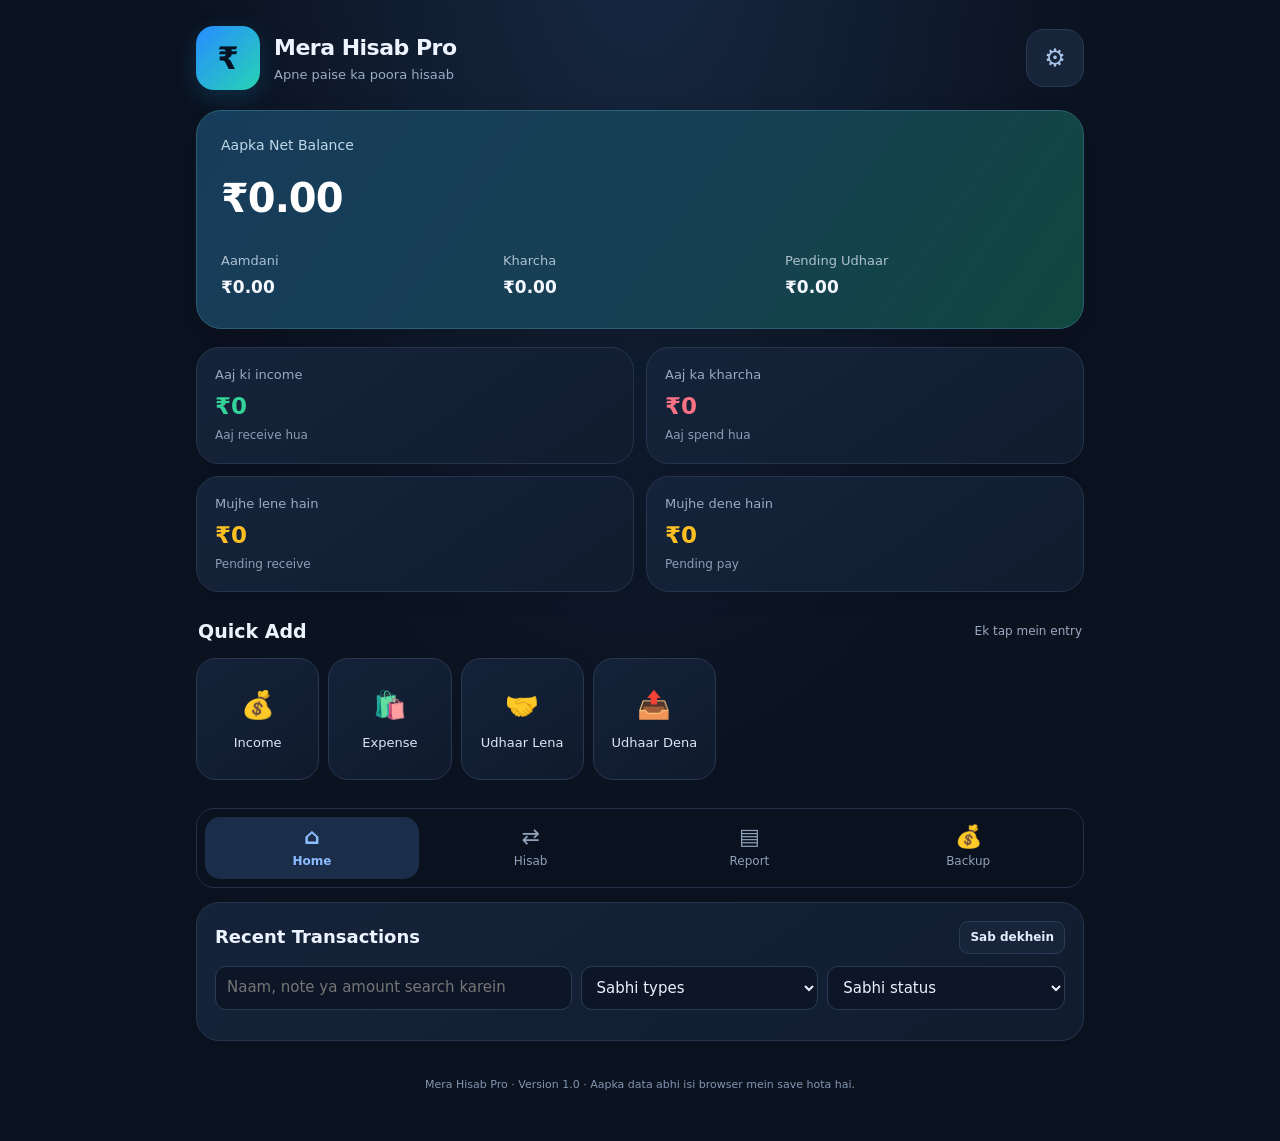
==== app/src/main/assets/index.html @ 1e16846f "Create index.html" ====
<!doctype html>
<html lang="hi">
<head>
<meta charset="utf-8"><meta name="viewport" content="width=device-width, initial-scale=1">
<meta name="theme-color" content="#0b1220"><title>Mera Hisab Pro</title>
<style>
:root{--bg:#f3f6f8;--card:#fff;--ink:#14212b;--muted:#64748b;--line:#e2e8f0;--brand:#0f766e;--brand2:#115e59;--red:#dc2626;--green:#15803d;--amber:#b45309}
*{box-sizing:border-box}body{margin:0;background:var(--bg);color:var(--ink);font:15px/1.45 system-ui,-apple-system,Segoe UI,Roboto,Arial,sans-serif}button,input,select,textarea{font:inherit}button{cursor:pointer}.app{max-width:1080px;margin:auto;padding:16px}.top{display:flex;align-items:center;justify-content:space-between;gap:12px;margin:6px 0 18px}.brand{display:flex;gap:11px;align-items:center}.logo{width:44px;height:44px;border-radius:14px;background:var(--brand);color:white;display:grid;place-items:center;font-size:23px;font-weight:800}.brand h1{font-size:21px;margin:0}.brand p{margin:2px 0 0;color:var(--muted);font-size:12px}.pill{font-size:12px;border:1px solid var(--line);background:white;padding:7px 10px;border-radius:999px;color:var(--muted)}.hero{background:linear-gradient(125deg,#115e59,#0f766e 55%,#14b8a6);color:white;border-radius:22px;padding:22px;margin-bottom:16px;box-shadow:0 10px 24px #0f766e20}.hero small{opacity:.85}.hero .total{font-size:32px;font-weight:800;margin:4px 0 14px;letter-spacing:-.7px}.hero-grid{display:grid;grid-template-columns:repeat(3,1fr);gap:10px}.hero-stat{background:#ffffff19;border:1px solid #ffffff26;border-radius:14px;padding:11px}.hero-stat span{font-size:12px;opacity:.88;display:block}.hero-stat b{display:block;font-size:16px;margin-top:4px}.grid{display:grid;grid-template-columns:repeat(4,1fr);gap:12px;margin-bottom:16px}.stat,.panel{background:var(--card);border:1px solid var(--line);border-radius:18px;padding:16px}.stat .label{color:var(--muted);font-size:12px}.stat .value{font-size:21px;font-weight:750;margin-top:5px;overflow-wrap:anywhere}.stat .sub{font-size:12px;color:var(--muted);margin-top:4px}.income{color:var(--green)}.expense{color:var(--red)}.due{color:var(--amber)}.actions{display:flex;flex-wrap:wrap;gap:8px;margin:0 0 16px}.btn{border:0;border-radius:12px;padding:11px 14px;font-weight:650;background:var(--brand);color:white}.btn:hover{background:var(--brand2)}.btn.secondary{background:#e6f4f1;color:#115e59}.btn.light{background:white;color:var(--ink);border:1px solid var(--line)}.btn.danger{background:#fee2e2;color:#991b1b}.btn.small{padding:7px 10px;font-size:12px;border-radius:9px}.section-title{display:flex;justify-content:space-between;align-items:center;gap:10px;margin:0 0 12px}.section-title h2{font-size:17px;margin:0}.tabs{display:flex;gap:6px;overflow:auto;margin-bottom:14px;padding-bottom:2px}.tab{white-space:nowrap;border:1px solid var(--line);background:white;color:var(--muted);border-radius:999px;padding:8px 13px}.tab.active{background:#d9f3ee;color:#115e59;border-color:#a7e1d6;font-weight:700}.filters{display:grid;grid-template-columns:1.5fr 1fr 1fr;gap:9px;margin-bottom:12px}.field{display:flex;flex-direction:column;gap:5px;margin-bottom:12px}.field label{font-size:12px;color:var(--muted);font-weight:650}.field input,.field select,.field textarea,.filters input,.filters select{width:100%;min-width:0;border:1px solid #cbd5e1;border-radius:11px;padding:10px 11px;background:white;color:var(--ink);outline:none}.field input:focus,.field select:focus,.field textarea:focus,.filters input:focus,.filters select:focus{border-color:var(--brand);box-shadow:0 0 0 3px #0f766e18}.form-grid{display:grid;grid-template-columns:1fr 1fr;gap:0 12px}.full{grid-column:1/-1}.list{display:flex;flex-direction:column;gap:9px}.tx{display:flex;align-items:center;gap:12px;padding:13px;border:1px solid var(--line);border-radius:14px;background:white}.tx-icon{width:42px;height:42px;border-radius:13px;display:grid;place-items:center;background:#e6f4f1;font-size:20px;flex-shrink:0}.tx-main{min-width:0;flex:1}.tx-title{font-weight:700;overflow-wrap:anywhere}.tx-meta{font-size:12px;color:var(--muted);margin-top:3px;overflow-wrap:anywhere}.tx-right{text-align:right;flex-shrink:0}.tx-amount{font-weight:800;font-size:15px}.badge{display:inline-block;font-size:11px;padding:3px 7px;border-radius:999px;margin-top:4px}.badge.pending{background:#fef3c7;color:#92400e}.badge.paid{background:#dcfce7;color:#166534}.empty{text-align:center;padding:30px 12px;color:var(--muted)}.empty b{display:block;color:var(--ink);margin-bottom:5px}.bottom-actions{display:flex;gap:6px;flex-wrap:wrap;justify-content:flex-end;margin-top:8px}.muted{color:var(--muted)}.customer-list{display:grid;grid-template-columns:repeat(2,1fr);gap:10px}.customer{border:1px solid var(--line);border-radius:14px;padding:14px;background:white}.customer h3{margin:0 0 4px;font-size:15px}.customer .amount{font-size:18px;font-weight:800}.notice{background:#fff7ed;border:1px solid #fed7aa;color:#9a3412;padding:12px;border-radius:12px;font-size:13px;margin-bottom:14px}.foot{text-align:center;color:var(--muted);font-size:11px;padding:20px 8px}.modal{position:fixed;inset:0;background:#0f172a88;display:none;align-items:flex-end;justify-content:center;padding:0;z-index:10}.modal.show{display:flex}.modal-box{width:min(620px,100%);max-height:92vh;overflow:auto;background:white;border-radius:22px 22px 0 0;padding:20px 18px 26px;box-shadow:0 -10px 40px #0002}.modal-head{display:flex;align-items:center;justify-content:space-between;margin-bottom:16px}.modal-head h2{font-size:19px;margin:0}.close{border:0;background:#f1f5f9;border-radius:50%;width:36px;height:36px;font-size:20px}.hide{display:none!important}.toast{position:fixed;left:50%;bottom:20px;transform:translateX(-50%);background:#14212b;color:white;border-radius:12px;padding:11px 16px;z-index:30;display:none;max-width:90%;box-shadow:0 8px 25px #0003}.toast.show{display:block}.backup-row{display:flex;flex-wrap:wrap;gap:8px}.summary-row{display:flex;justify-content:space-between;gap:10px;padding:10px 0;border-bottom:1px solid var(--line)}@media(min-width:700px){.modal{align-items:center;padding:18px}.modal-box{border-radius:22px;padding:22px}.app{padding:24px}.hero{padding:26px}.tx{padding:14px}}@media(max-width:650px){.grid{grid-template-columns:repeat(2,1fr);gap:9px}.stat{padding:13px}.stat .value{font-size:19px}.hero-grid{grid-template-columns:1fr 1fr}.hero-grid .hero-stat:last-child{grid-column:1/-1}.filters{grid-template-columns:1fr 1fr}.filters input{grid-column:1/-1}.customer-list{grid-template-columns:1fr}.top{align-items:flex-start}.pill{max-width:130px;text-align:center}.tx{align-items:flex-start}.tx-icon{width:36px;height:36px}.tx-right{max-width:115px}.tx-amount{font-size:14px}}@media print{body{background:white}.actions,.tabs,.filters,.bottom-actions,.pill,.foot,.btn{display:none!important}.app{max-width:none;padding:0}.panel,.stat,.hero{box-shadow:none;break-inside:avoid}}

/* Premium dark dashboard inspired by the requested reference */
:root{--bg:#0b1220;--card:#111d31;--ink:#edf4ff;--muted:#94a3b8;--line:#24324a;--brand:#2488ff;--brand2:#1268c7;--red:#fb7185;--green:#34d399;--amber:#fbbf24}
body{background:radial-gradient(ellipse at 50% -10%,#172943 0,#0b1220 50%);color:var(--ink);padding-bottom:94px}
.app{max-width:560px;padding:18px 16px 28px}
.top{margin:8px 0 20px;align-items:center}.brand{gap:14px}.logo{width:64px;height:64px;border-radius:18px;background:linear-gradient(135deg,#278cff,#27d3b5);color:#071322;font-size:31px;box-shadow:0 8px 24px #159bd733}.brand h1{font-size:22px;font-weight:800;letter-spacing:-.5px}.brand p{font-size:13px;color:#9aabc4}.settings-btn{width:58px;height:58px;border:1px solid #293a56;background:#17243a;color:#a9c4e9;border-radius:18px;font-size:24px}
.pill{background:#152238;border-color:#2a3b56;color:#a7b6ca}.hero{background:linear-gradient(125deg,#173c5b,#164052 58%,#10483f);border:1px solid #2b6072;border-radius:25px;padding:24px;margin-bottom:18px;box-shadow:0 15px 34px #0002}.hero small{font-size:14px;color:#c0d8e8;opacity:1}.hero .total{font-size:40px;margin:12px 0 20px;letter-spacing:-1px}.hero-grid{gap:8px}.hero-stat{background:transparent;border:0;padding:5px 0}.hero-stat span{font-size:13px;color:#c2d3e3}.hero-stat b{font-size:17px;color:#f5f8ff}
.grid{grid-template-columns:repeat(2,minmax(0,1fr));gap:12px;margin-bottom:26px}.stat,.panel{background:linear-gradient(145deg,#15233a,#111c2e);border:1px solid #26354d;border-radius:23px;box-shadow:0 8px 20px #0001}.stat{padding:18px}.stat .label{font-size:13px;color:#9aaac1}.stat .value{font-size:23px}.stat .sub{font-size:12px;color:#8e9db3}.income{color:#34d399}.expense{color:#fb7185}.due{color:#fbbf24}
.quick-head{display:flex;align-items:center;justify-content:space-between;margin:0 2px 12px}.quick-head h2{font-size:19px;margin:0}.quick-head span{font-size:12px;color:#9aaac1}.actions.quick-actions{display:grid;grid-template-columns:repeat(4,minmax(0,1fr));gap:9px;margin-bottom:28px}.quick-btn{min-width:0;min-height:122px;border:1px solid #293850;border-radius:20px;background:linear-gradient(145deg,#142239,#101a2c);color:#dce6f6;display:flex;flex-direction:column;align-items:center;justify-content:center;gap:10px;padding:12px 5px;font-size:13px}.quick-btn span{font-size:27px}.quick-btn:active{transform:scale(.98);border-color:#3d77ad}
.tabs{position:fixed;z-index:8;left:0;right:0;bottom:0;margin:0;padding:10px max(12px,env(safe-area-inset-left)) calc(10px + env(safe-area-inset-bottom));background:#0b1220f5;border-top:1px solid #253149;display:grid;grid-template-columns:repeat(4,1fr);gap:5px;backdrop-filter:blur(14px)}.tab{border:0;background:transparent;color:#91a1b9;border-radius:15px;padding:8px 3px;font-size:12px;display:flex;flex-direction:column;align-items:center;gap:4px}.tab span{font-size:22px;line-height:1.1}.tab.active{background:#1a2d49;color:#8dbbff;border:0;font-weight:700}
.panel{padding:18px;margin-bottom:16px}.section-title h2{font-size:18px}.btn{background:#1e7de0;color:white}.btn:hover{background:#1768bd}.btn.secondary{background:#153e47;color:#83e4d3}.btn.light{background:#17243a;color:#e4edfb;border-color:#2c3b55}.filters input,.filters select,.field input,.field select,.field textarea{background:#0c1627;color:#eaf1fc;border-color:#2b3b55}.field label{color:#a7b7ce}.tx{background:#142239;border-color:#293850}.tx-icon{background:#1d334b}.tx-meta{color:#9baec6}.badge.pending{background:#493a20;color:#fbd38d}.badge.paid{background:#123d33;color:#7ce9bf}.empty{color:#99a9c0}.empty b{color:#e6eefb}.customer{background:#142239;border-color:#293850}.modal-box{background:#111d31;color:#edf4ff}.close{background:#24334a;color:#f1f5f9}.notice{background:#38291c;border-color:#62442b;color:#f9c995}.summary-row{border-color:#293850}.foot{color:#8496b1}.toast{background:#e4edfb;color:#0b1220}
@media(max-width:390px){.app{padding-left:12px;padding-right:12px}.brand h1{font-size:19px}.logo{width:56px;height:56px}.hero{padding:20px}.hero .total{font-size:36px}.stat{padding:14px}.stat .value{font-size:20px}.actions.quick-actions{gap:6px}.quick-btn{font-size:11px;min-height:112px}.quick-btn span{font-size:24px}}
@media(min-width:700px){body{padding-bottom:0}.app{max-width:920px}.tabs{position:static;border:1px solid #253149;border-radius:18px;margin-bottom:14px;padding:8px;display:flex}.tab{flex:1}.actions.quick-actions{max-width:520px}}
@media print{body{background:white;color:black;padding-bottom:0}.tabs{display:none!important}.stat,.panel,.tx,.customer{background:white;color:black}}

</style>
</head>
<body>
<div class="app">
<header class="top"><div class="brand"><div class="logo">₹</div><div><h1>Mera Hisab Pro</h1><p>Apne paise ka poora hisaab</p></div></div><button class="settings-btn" onclick="setTab('backup')" aria-label="Settings">⚙</button><span class="hide" id="todayPill">Aaj ka hisaab</span></header>
<section class="hero"><small>Aapka Net Balance</small><div class="total" id="balance">₹0.00</div><div class="hero-grid"><div class="hero-stat"><span>Aamdani</span><b id="heroIncome">₹0.00</b></div><div class="hero-stat"><span>Kharcha</span><b id="heroExpense">₹0.00</b></div><div class="hero-stat"><span>Pending Udhaar</span><b id="heroDue">₹0.00</b></div></div></section>
<section class="grid">
<div class="stat"><div class="label">Aaj ki income</div><div class="value income" id="todayIncome">₹0</div><div class="sub">Aaj receive hua</div></div>
<div class="stat"><div class="label">Aaj ka kharcha</div><div class="value expense" id="todayExpense">₹0</div><div class="sub">Aaj spend hua</div></div>
<div class="stat"><div class="label">Mujhe lene hain</div><div class="value due" id="receivable">₹0</div><div class="sub">Pending receive</div></div>
<div class="stat"><div class="label">Mujhe dene hain</div><div class="value due" id="payable">₹0</div><div class="sub">Pending pay</div></div>
</section>
<div class="quick-head"><h2>Quick Add</h2><span>Ek tap mein entry</span></div><div class="actions quick-actions"><button class="quick-btn" onclick="openForm('income')"><span>💰</span>Income</button><button class="quick-btn" onclick="openForm('expense')"><span>🛍️</span>Expense</button><button class="quick-btn" onclick="openForm('receive')"><span>🤝</span>Udhaar Lena</button><button class="quick-btn" onclick="openForm('pay')"><span>📤</span>Udhaar Dena</button></div>
<div class="tabs"><button class="tab active" data-tab="transactions" onclick="setTab('transactions')"><span>⌂</span>Home</button><button class="tab" data-tab="customers" onclick="setTab('customers')"><span>⇄</span>Hisab</button><button class="tab" data-tab="reports" onclick="setTab('reports')"><span>▤</span>Report</button><button class="tab" data-tab="backup" onclick="setTab('backup')"><span>💰</span>Backup</button></div>
<section id="transactionsView" class="panel"><div class="section-title"><h2>Recent Transactions</h2><button class="btn small light" onclick="openForm('income')">Sab dekhein</button></div><div class="filters"><input id="search" placeholder="Naam, note ya amount search karein" oninput="renderTransactions()"><select id="typeFilter" onchange="renderTransactions()"><option value="all">Sabhi types</option><option value="income">Income</option><option value="expense">Expense</option><option value="receive">Udhaar lena</option><option value="pay">Udhaar dena</option></select><select id="statusFilter" onchange="renderTransactions()"><option value="all">Sabhi status</option><option value="pending">Pending</option><option value="paid">Paid</option></select></div><div id="txList" class="list"></div></section>
<section id="customersView" class="panel hide"><div class="section-title"><h2>Customer-wise hisaab</h2><button class="btn small" onclick="openForm('receive')">＋ Entry</button></div><p class="muted" style="font-size:13px;margin-top:0">Customer ke naam par tap karke uska poora hisaab dekhein.</p><div id="customerList" class="customer-list"></div></section>
<section id="reportsView" class="panel hide"><div class="section-title"><h2>Reports</h2><button class="btn small light" onclick="if(window.AndroidApp){window.AndroidApp.printPage()}else{window.print()}">Print / PDF</button></div><div id="reportContent"></div></section>
<section id="backupView" class="panel hide"><div class="section-title"><h2>Backup & restore</h2></div><div class="notice">Abhi data isi device par save hota hai. Phone/browser ka data clear karne se pehle backup download kar lein. Google cloud sync abhi connected nahi hai.</div><div class="backup-row"><button class="btn" onclick="exportJSON()">Download backup (JSON)</button><button class="btn secondary" onclick="exportCSV()">Export Excel/CSV</button><button class="btn light" onclick="document.getElementById('restoreFile').click()">Restore backup</button><input id="restoreFile" class="hide" type="file" accept=".json,application/json" onchange="restoreJSON(event)"></div><div class="summary-row"><span>Saved entries</span><b id="entryCount">0</b></div><div class="summary-row"><span>Storage</span><b>Is device par</b></div></section>
<div class="foot">Mera Hisab Pro · Version 1.0 · Aapka data abhi isi browser mein save hota hai.</div>
</div>
<div id="modal" class="modal" onclick="if(event.target===this)closeForm()"><div class="modal-box"><div class="modal-head"><h2 id="formTitle">New entry</h2><button class="close" onclick="closeForm()">×</button></div><form id="entryForm" onsubmit="saveEntry(event)"><input type="hidden" id="entryId"><div class="field"><label>Entry type</label><select id="fType" required onchange="updateFormLabels()"><option value="income">Income</option><option value="expense">Expense</option><option value="receive">Udhaar lena (mujhe milna hai)</option><option value="pay">Udhaar dena (mujhe dena hai)</option></select></div><div class="form-grid"><div class="field"><label id="nameLabel">Naam / customer</label><input id="fName" placeholder="Jaise: Rahul" maxlength="100"></div><div class="field"><label>Amount (₹)</label><input id="fAmount" type="number" min="0.01" step="0.01" placeholder="0.00" required></div><div class="field"><label>Date</label><input id="fDate" type="date" required></div><div class="field" id="dueWrap"><label>Due date (optional)</label><input id="fDue" type="date"></div><div class="field full"><label>Note / details</label><textarea id="fNote" rows="2" placeholder="Kis cheez ka hisaab?" maxlength="500"></textarea></div><div class="field full" id="statusWrap"><label>Payment status</label><select id="fStatus"><option value="pending">Pending</option><option value="paid">Paid / Complete</option></select></div></div><div class="actions" style="margin-top:6px;margin-bottom:0"><button class="btn" type="submit">Save entry</button><button class="btn light" type="button" onclick="closeForm()">Cancel</button></div></form></div></div>
<div id="detailModal" class="modal" onclick="if(event.target===this)closeDetail()"><div class="modal-box"><div class="modal-head"><h2 id="detailTitle">Customer</h2><button class="close" onclick="closeDetail()">×</button></div><div id="detailContent"></div></div></div><div id="toast" class="toast"></div>
<script>
const KEY='meraHisabPro_v2';let entries=[];let currentTab='transactions';let toastTimer;
const $=id=>document.getElementById(id);const today=()=>{let d=new Date();return `${d.getFullYear()}-${String(d.getMonth()+1).padStart(2,'0')}-${String(d.getDate()).padStart(2,'0')}`};
const money=n=>'₹'+Number(n||0).toLocaleString('en-IN',{minimumFractionDigits:0,maximumFractionDigits:2});
const esc=s=>String(s??'').replace(/[&<>"']/g,c=>({'&':'&amp;','<':'&lt;','>':'&gt;','"':'&quot;',"'":'&#39;'}[c]));
const dateFmt=s=>s?new Date(s+'T12:00:00').toLocaleDateString('en-IN',{day:'2-digit',month:'short',year:'numeric'}):'—';
function load(){try{entries=JSON.parse(localStorage.getItem(KEY)||'[]');if(!Array.isArray(entries))entries=[]}catch{entries=[]} $('todayPill').textContent=dateFmt(today());renderAll()}
function persist(){localStorage.setItem(KEY,JSON.stringify(entries));renderAll()}
function sum(arr,fn){return arr.reduce((a,x)=>a+fn(x),0)}
function renderAll(){const inc=sum(entries.filter(e=>e.type==='income'),e=>+e.amount),exp=sum(entries.filter(e=>e.type==='expense'),e=>+e.amount),rec=sum(entries.filter(e=>e.type==='receive'&&e.status!=='paid'),e=>+e.amount),pay=sum(entries.filter(e=>e.type==='pay'&&e.status!=='paid'),e=>+e.amount),t=today();$('balance').textContent=money(inc-exp);$('heroIncome').textContent=money(inc);$('heroExpense').textContent=money(exp);$('heroDue').textContent=money(rec+pay);$('todayIncome').textContent=money(sum(entries.filter(e=>e.type==='income'&&e.date===t),e=>+e.amount));$('todayExpense').textContent=money(sum(entries.filter(e=>e.type==='expense'&&e.date===t),e=>+e.amount));$('receivable').textContent=money(rec);$('payable').textContent=money(pay);$('entryCount').textContent=entries.length;renderTransactions();renderCustomers();renderReports()}
function typeLabel(t){return {income:'Income',expense:'Expense',receive:'Udhaar lena',pay:'Udhaar dena'}[t]||t}
funct
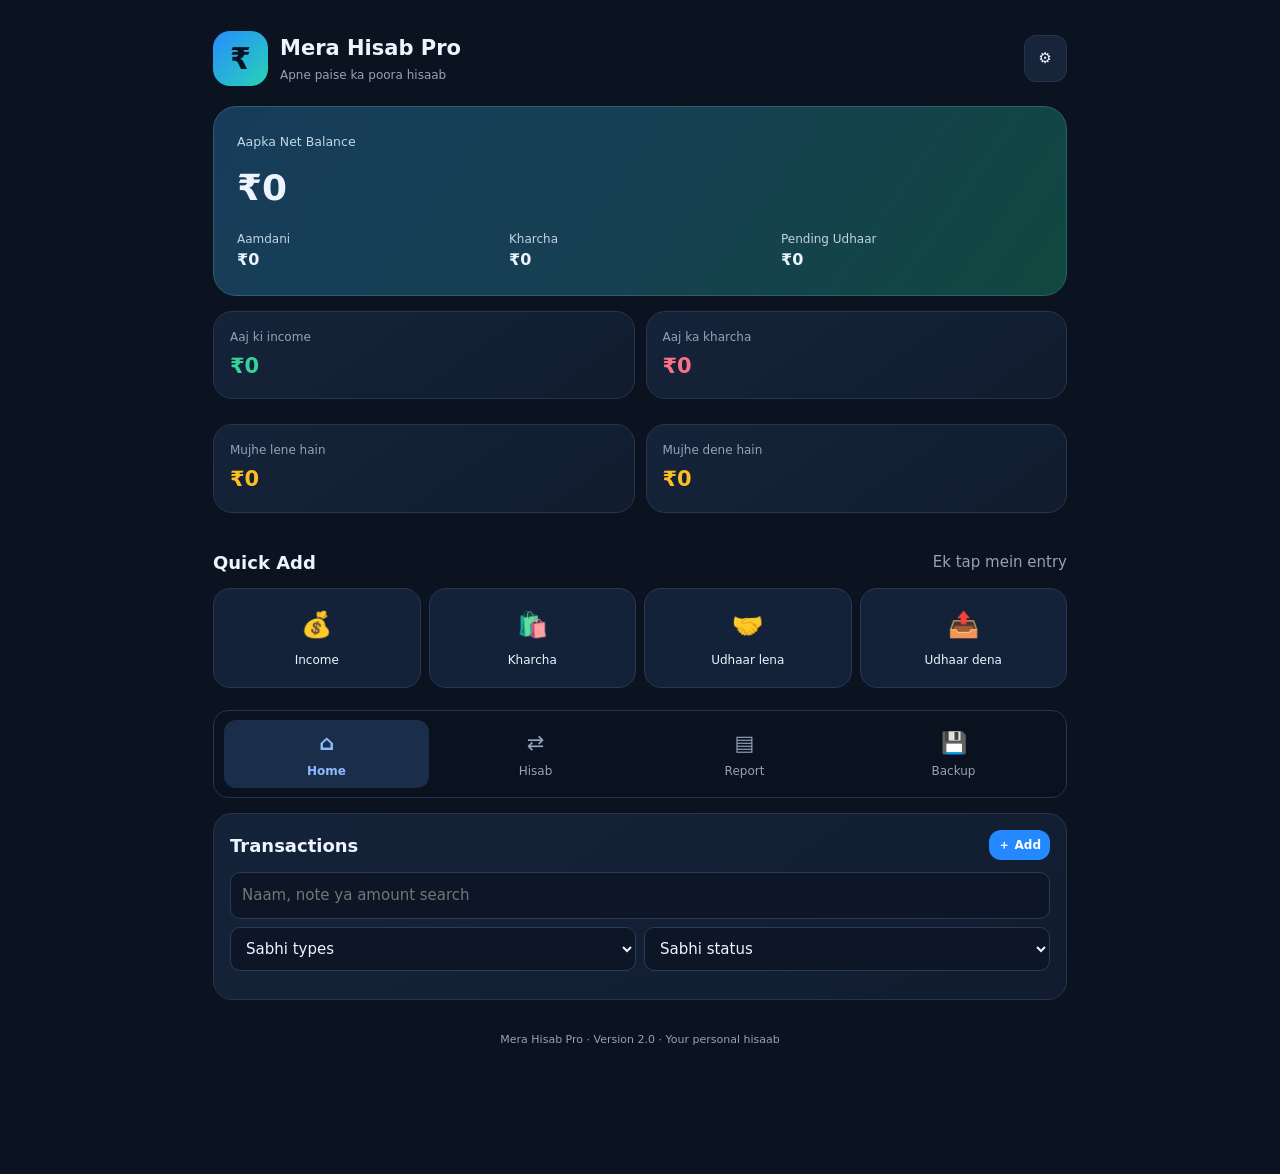
==== commit 22a995a3: "Update index.html" ====
--- a/app/src/main/assets/index.html
+++ b/app/src/main/assets/index.html
@@ -1,57 +1,448 @@
 <!doctype html>
 <html lang="hi">
 <head>
-<meta charset="utf-8"><meta name="viewport" content="width=device-width, initial-scale=1">
-<meta name="theme-color" content="#0b1220"><title>Mera Hisab Pro</title>
+<meta charset="utf-8">
+<meta name="viewport" content="width=device-width, initial-scale=1">
+<meta name="theme-color" content="#0b1220">
+<title>Mera Hisab Pro</title>
+
 <style>
-:root{--bg:#f3f6f8;--card:#fff;--ink:#14212b;--muted:#64748b;--line:#e2e8f0;--brand:#0f766e;--brand2:#115e59;--red:#dc2626;--green:#15803d;--amber:#b45309}
-*{box-sizing:border-box}body{margin:0;background:var(--bg);color:var(--ink);font:15px/1.45 system-ui,-apple-system,Segoe UI,Roboto,Arial,sans-serif}button,input,select,textarea{font:inherit}button{cursor:pointer}.app{max-width:1080px;margin:auto;padding:16px}.top{display:flex;align-items:center;justify-content:space-between;gap:12px;margin:6px 0 18px}.brand{display:flex;gap:11px;align-items:center}.logo{width:44px;height:44px;border-radius:14px;background:var(--brand);color:white;display:grid;place-items:center;font-size:23px;font-weight:800}.brand h1{font-size:21px;margin:0}.brand p{margin:2px 0 0;color:var(--muted);font-size:12px}.pill{font-size:12px;border:1px solid var(--line);background:white;padding:7px 10px;border-radius:999px;color:var(--muted)}.hero{background:linear-gradient(125deg,#115e59,#0f766e 55%,#14b8a6);color:white;border-radius:22px;padding:22px;margin-bottom:16px;box-shadow:0 10px 24px #0f766e20}.hero small{opacity:.85}.hero .total{font-size:32px;font-weight:800;margin:4px 0 14px;letter-spacing:-.7px}.hero-grid{display:grid;grid-template-columns:repeat(3,1fr);gap:10px}.hero-stat{background:#ffffff19;border:1px solid #ffffff26;border-radius:14px;padding:11px}.hero-stat span{font-size:12px;opacity:.88;display:block}.hero-stat b{display:block;font-size:16px;margin-top:4px}.grid{display:grid;grid-template-columns:repeat(4,1fr);gap:12px;margin-bottom:16px}.stat,.panel{background:var(--card);border:1px solid var(--line);border-radius:18px;padding:16px}.stat .label{color:var(--muted);font-size:12px}.stat .value{font-size:21px;font-weight:750;margin-top:5px;overflow-wrap:anywhere}.stat .sub{font-size:12px;color:var(--muted);margin-top:4px}.income{color:var(--green)}.expense{color:var(--red)}.due{color:var(--amber)}.actions{display:flex;flex-wrap:wrap;gap:8px;margin:0 0 16px}.btn{border:0;border-radius:12px;padding:11px 14px;font-weight:650;background:var(--brand);color:white}.btn:hover{background:var(--brand2)}.btn.secondary{background:#e6f4f1;color:#115e59}.btn.light{background:white;color:var(--ink);border:1px solid var(--line)}.btn.danger{background:#fee2e2;color:#991b1b}.btn.small{padding:7px 10px;font-size:12px;border-radius:9px}.section-title{display:flex;justify-content:space-between;align-items:center;gap:10px;margin:0 0 12px}.section-title h2{font-size:17px;margin:0}.tabs{display:flex;gap:6px;overflow:auto;margin-bottom:14px;padding-bottom:2px}.tab{white-space:nowrap;border:1px solid var(--line);background:white;color:var(--muted);border-radius:999px;padding:8px 13px}.tab.active{background:#d9f3ee;color:#115e59;border-color:#a7e1d6;font-weight:700}.filters{display:grid;grid-template-columns:1.5fr 1fr 1fr;gap:9px;margin-bottom:12px}.field{display:flex;flex-direction:column;gap:5px;margin-bottom:12px}.field label{font-size:12px;color:var(--muted);font-weight:650}.field input,.field select,.field textarea,.filters input,.filters select{width:100%;min-width:0;border:1px solid #cbd5e1;border-radius:11px;padding:10px 11px;background:white;color:var(--ink);outline:none}.field input:focus,.field select:focus,.field textarea:focus,.filters input:focus,.filters select:focus{border-color:var(--brand);box-shadow:0 0 0 3px #0f766e18}.form-grid{display:grid;grid-template-columns:1fr 1fr;gap:0 12px}.full{grid-column:1/-1}.list{display:flex;flex-direction:column;gap:9px}.tx{display:flex;align-items:center;gap:12px;padding:13px;border:1px solid var(--line);border-radius:14px;background:white}.tx-icon{width:42px;height:42px;border-radius:13px;display:grid;place-items:center;background:#e6f4f1;font-size:20px;flex-shrink:0}.tx-main{min-width:0;flex:1}.tx-title{font-weight:700;overflow-wrap:anywhere}.tx-meta{font-size:12px;color:var(--muted);margin-top:3px;overflow-wrap:anywhere}.tx-right{text-align:right;flex-shrink:0}.tx-amount{font-weight:800;font-size:15px}.badge{display:inline-block;font-size:11px;padding:3px 7px;border-radius:999px;margin-top:4px}.badge.pending{background:#fef3c7;color:#92400e}.badge.paid{background:#dcfce7;color:#166534}.empty{text-align:center;padding:30px 12px;color:var(--muted)}.empty b{display:block;color:var(--ink);margin-bottom:5px}.bottom-actions{display:flex;gap:6px;flex-wrap:wrap;justify-content:flex-end;margin-top:8px}.muted{color:var(--muted)}.customer-list{display:grid;grid-template-columns:repeat(2,1fr);gap:10px}.customer{border:1px solid var(--line);border-radius:14px;padding:14px;background:white}.customer h3{margin:0 0 4px;font-size:15px}.customer .amount{font-size:18px;font-weight:800}.notice{background:#fff7ed;border:1px solid #fed7aa;color:#9a3412;padding:12px;border-radius:12px;font-size:13px;margin-bottom:14px}.foot{text-align:center;color:var(--muted);font-size:11px;padding:20px 8px}.modal{position:fixed;inset:0;background:#0f172a88;display:none;align-items:flex-end;justify-content:center;padding:0;z-index:10}.modal.show{display:flex}.modal-box{width:min(620px,100%);max-height:92vh;overflow:auto;background:white;border-radius:22px 22px 0 0;padding:20px 18px 26px;box-shadow:0 -10px 40px #0002}.modal-head{display:flex;align-items:center;justify-content:space-between;margin-bottom:16px}.modal-head h2{font-size:19px;margin:0}.close{border:0;background:#f1f5f9;border-radius:50%;width:36px;height:36px;font-size:20px}.hide{display:none!important}.toast{position:fixed;left:50%;bottom:20px;transform:translateX(-50%);background:#14212b;color:white;border-radius:12px;padding:11px 16px;z-index:30;display:none;max-width:90%;box-shadow:0 8px 25px #0003}.toast.show{display:block}.backup-row{display:flex;flex-wrap:wrap;gap:8px}.summary-row{display:flex;justify-content:space-between;gap:10px;padding:10px 0;border-bottom:1px solid var(--line)}@media(min-width:700px){.modal{align-items:center;padding:18px}.modal-box{border-radius:22px;padding:22px}.app{padding:24px}.hero{padding:26px}.tx{padding:14px}}@media(max-width:650px){.grid{grid-template-columns:repeat(2,1fr);gap:9px}.stat{padding:13px}.stat .value{font-size:19px}.hero-grid{grid-template-columns:1fr 1fr}.hero-grid .hero-stat:last-child{grid-column:1/-1}.filters{grid-template-columns:1fr 1fr}.filters input{grid-column:1/-1}.customer-list{grid-template-columns:1fr}.top{align-items:flex-start}.pill{max-width:130px;text-align:center}.tx{align-items:flex-start}.tx-icon{width:36px;height:36px}.tx-right{max-width:115px}.tx-amount{font-size:14px}}@media print{body{background:white}.actions,.tabs,.filters,.bottom-actions,.pill,.foot,.btn{display:none!important}.app{max-width:none;padding:0}.panel,.stat,.hero{box-shadow:none;break-inside:avoid}}
-
-/* Premium dark dashboard inspired by the requested reference */
-:root{--bg:#0b1220;--card:#111d31;--ink:#edf4ff;--muted:#94a3b8;--line:#24324a;--brand:#2488ff;--brand2:#1268c7;--red:#fb7185;--green:#34d399;--amber:#fbbf24}
-body{background:radial-gradient(ellipse at 50% -10%,#172943 0,#0b1220 50%);color:var(--ink);padding-bottom:94px}
-.app{max-width:560px;padding:18px 16px 28px}
-.top{margin:8px 0 20px;align-items:center}.brand{gap:14px}.logo{width:64px;height:64px;border-radius:18px;background:linear-gradient(135deg,#278cff,#27d3b5);color:#071322;font-size:31px;box-shadow:0 8px 24px #159bd733}.brand h1{font-size:22px;font-weight:800;letter-spacing:-.5px}.brand p{font-size:13px;color:#9aabc4}.settings-btn{width:58px;height:58px;border:1px solid #293a56;background:#17243a;color:#a9c4e9;border-radius:18px;font-size:24px}
-.pill{background:#152238;border-color:#2a3b56;color:#a7b6ca}.hero{background:linear-gradient(125deg,#173c5b,#164052 58%,#10483f);border:1px solid #2b6072;border-radius:25px;padding:24px;margin-bottom:18px;box-shadow:0 15px 34px #0002}.hero small{font-size:14px;color:#c0d8e8;opacity:1}.hero .total{font-size:40px;margin:12px 0 20px;letter-spacing:-1px}.hero-grid{gap:8px}.hero-stat{background:transparent;border:0;padding:5px 0}.hero-stat span{font-size:13px;color:#c2d3e3}.hero-stat b{font-size:17px;color:#f5f8ff}
-.grid{grid-template-columns:repeat(2,minmax(0,1fr));gap:12px;margin-bottom:26px}.stat,.panel{background:linear-gradient(145deg,#15233a,#111c2e);border:1px solid #26354d;border-radius:23px;box-shadow:0 8px 20px #0001}.stat{padding:18px}.stat .label{font-size:13px;color:#9aaac1}.stat .value{font-size:23px}.stat .sub{font-size:12px;color:#8e9db3}.income{color:#34d399}.expense{color:#fb7185}.due{color:#fbbf24}
-.quick-head{display:flex;align-items:center;justify-content:space-between;margin:0 2px 12px}.quick-head h2{font-size:19px;margin:0}.quick-head span{font-size:12px;color:#9aaac1}.actions.quick-actions{display:grid;grid-template-columns:repeat(4,minmax(0,1fr));gap:9px;margin-bottom:28px}.quick-btn{min-width:0;min-height:122px;border:1px solid #293850;border-radius:20px;background:linear-gradient(145deg,#142239,#101a2c);color:#dce6f6;display:flex;flex-direction:column;align-items:center;justify-content:center;gap:10px;padding:12px 5px;font-size:13px}.quick-btn span{font-size:27px}.quick-btn:active{transform:scale(.98);border-color:#3d77ad}
-.tabs{position:fixed;z-index:8;left:0;right:0;bottom:0;margin:0;padding:10px max(12px,env(safe-area-inset-left)) calc(10px + env(safe-area-inset-bottom));background:#0b1220f5;border-top:1px solid #253149;display:grid;grid-template-columns:repeat(4,1fr);gap:5px;backdrop-filter:blur(14px)}.tab{border:0;background:transparent;color:#91a1b9;border-radius:15px;padding:8px 3px;font-size:12px;display:flex;flex-direction:column;align-items:center;gap:4px}.tab span{font-size:22px;line-height:1.1}.tab.active{background:#1a2d49;color:#8dbbff;border:0;font-weight:700}
-.panel{padding:18px;margin-bottom:16px}.section-title h2{font-size:18px}.btn{background:#1e7de0;color:white}.btn:hover{background:#1768bd}.btn.secondary{background:#153e47;color:#83e4d3}.btn.light{background:#17243a;color:#e4edfb;border-color:#2c3b55}.filters input,.filters select,.field input,.field select,.field textarea{background:#0c1627;color:#eaf1fc;border-color:#2b3b55}.field label{color:#a7b7ce}.tx{background:#142239;border-color:#293850}.tx-icon{background:#1d334b}.tx-meta{color:#9baec6}.badge.pending{background:#493a20;color:#fbd38d}.badge.paid{background:#123d33;color:#7ce9bf}.empty{color:#99a9c0}.empty b{color:#e6eefb}.customer{background:#142239;border-color:#293850}.modal-box{background:#111d31;color:#edf4ff}.close{background:#24334a;color:#f1f5f9}.notice{background:#38291c;border-color:#62442b;color:#f9c995}.summary-row{border-color:#293850}.foot{color:#8496b1}.toast{background:#e4edfb;color:#0b1220}
-@media(max-width:390px){.app{padding-left:12px;padding-right:12px}.brand h1{font-size:19px}.logo{width:56px;height:56px}.hero{padding:20px}.hero .total{font-size:36px}.stat{padding:14px}.stat .value{font-size:20px}.actions.quick-actions{gap:6px}.quick-btn{font-size:11px;min-height:112px}.quick-btn span{font-size:24px}}
-@media(min-width:700px){body{padding-bottom:0}.app{max-width:920px}.tabs{position:static;border:1px solid #253149;border-radius:18px;margin-bottom:14px;padding:8px;display:flex}.tab{flex:1}.actions.quick-actions{max-width:520px}}
-@media print{body{background:white;color:black;padding-bottom:0}.tabs{display:none!important}.stat,.panel,.tx,.customer{background:white;color:black}}
-
+:root {
+  --bg:#0b1220; --card:#111d31; --ink:#edf4ff;
+  --muted:#94a3b8; --line:#26354d; --blue:#2488ff;
+  --green:#34d399; --red:#fb7185; --amber:#fbbf24;
+}
+* { box-sizing:border-box }
+body {
+  margin:0; background:var(--bg); color:var(--ink);
+  font:15px/1.5 system-ui,Arial,sans-serif;
+  padding-bottom:85px;
+}
+button,input,select,textarea { font:inherit }
+button { cursor:pointer }
+.app { max-width:900px; margin:auto; padding:16px }
+.top { display:flex; align-items:center; justify-content:space-between; gap:12px; margin:8px 0 20px }
+.brand { display:flex; align-items:center; gap:12px }
+.logo {
+  width:55px;height:55px;border-radius:17px;
+  display:grid;place-items:center;
+  background:linear-gradient(135deg,#278cff,#27d3b5);
+  color:#071322;font-size:30px;font-weight:900;
+}
+h1 { font-size:21px;margin:0 }
+.brand p { margin:2px 0 0;color:var(--muted);font-size:12px }
+.btn {
+  border:0;border-radius:12px;padding:11px 14px;
+  background:var(--blue);color:white;font-weight:700;
+}
+.btn.secondary { background:#153e47;color:#83e4d3 }
+.btn.light { background:#17243a;color:var(--ink);border:1px solid var(--line) }
+.btn.danger { background:#49202b;color:#ffb6c1 }
+.btn.small { padding:6px 9px;font-size:12px }
+.hero {
+  padding:23px;border-radius:23px;margin-bottom:15px;
+  background:linear-gradient(125deg,#173c5b,#164052,#10483f);
+  border:1px solid #2b6072;
+}
+.hero small { color:#c0d8e8 }
+.total { font-size:36px;font-weight:850;margin:8px 0 15px;overflow-wrap:anywhere }
+.hero-grid { display:grid;grid-template-columns:repeat(3,1fr);gap:10px }
+.hero-stat span { display:block;color:#c2d3e3;font-size:12px }
+.hero-stat b { font-size:16px }
+.grid { display:grid;grid-template-columns:repeat(2,minmax(0,1fr));gap:11px;margin-bottom:22px }
+.stat,.panel {
+  padding:16px;border-radius:19px;
+  background:linear-gradient(145deg,#15233a,#111c2e);
+  border:1px solid var(--line);margin-bottom:14px;
+}
+.label { color:var(--muted);font-size:12px }
+.value { font-size:21px;font-weight:800;margin-top:5px;overflow-wrap:anywhere }
+.income { color:var(--green) }
+.expense { color:var(--red) }
+.due { color:var(--amber) }
+.quick-head,.section-title { display:flex;align-items:center;justify-content:space-between;gap:10px;margin-bottom:12px }
+.quick-head h2,.section-title h2 { margin:0;font-size:18px }
+.muted { color:var(--muted) }
+.quick-actions { display:grid;grid-template-columns:repeat(4,minmax(0,1fr));gap:8px;margin-bottom:22px }
+.quick-btn {
+  min-width:0;min-height:100px;padding:10px 3px;
+  display:flex;flex-direction:column;align-items:center;justify-content:center;gap:8px;
+  color:var(--ink);background:#142239;border:1px solid #293850;
+  border-radius:17px;font-size:12px;
+}
+.quick-btn span { font-size:25px }
+.tabs {
+  position:fixed;z-index:8;bottom:0;left:0;right:0;
+  display:grid;grid-template-columns:repeat(4,1fr);gap:4px;
+  padding:9px 10px calc(9px + env(safe-area-inset-bottom));
+  background:#0b1220f5;border-top:1px solid var(--line);
+}
+.tab {
+  border:0;border-radius:12px;background:transparent;color:var(--muted);
+  padding:8px 2px;font-size:12px;display:flex;flex-direction:column;align-items:center;gap:3px;
+}
+.tab span { font-size:21px }
+.tab.active { background:#1a2d49;color:#8dbbff;font-weight:800 }
+.filters { display:grid;grid-template-columns:1fr 1fr;gap:8px;margin-bottom:12px }
+.filters input { grid-column:1/-1 }
+input,select,textarea {
+  width:100%;min-width:0;padding:11px;
+  color:var(--ink);background:#0c1627;
+  border:1px solid #2b3b55;border-radius:10px;
+}
+.field { display:flex;flex-direction:column;gap:5px;margin-bottom:12px }
+.field label { color:#a7b7ce;font-size:12px;font-weight:700 }
+.form-grid { display:grid;grid-template-columns:1fr 1fr;gap:0 10px }
+.full { grid-column:1/-1 }
+.list { display:flex;flex-direction:column;gap:9px }
+.tx {
+  display:flex;align-items:flex-start;gap:10px;
+  padding:12px;border:1px solid #293850;border-radius:14px;background:#142239;
+}
+.tx-icon { font-size:21px;background:#1d334b;border-radius:12px;padding:7px }
+.tx-main { flex:1;min-width:0 }
+.tx-title { font-weight:750;overflow-wrap:anywhere }
+.tx-meta { font-size:12px;color:var(--muted);overflow-wrap:anywhere }
+.tx-right { text-align:right;max-width:45%;overflow-wrap:anywhere }
+.tx-amount { font-weight:850 }
+.bottom-actions { display:flex;justify-content:flex-end;flex-wrap:wrap;gap:5px;margin-top:7px }
+.badge { display:inline-block;padding:3px 7px;border-radius:20px;font-size:11px;margin-top:4px }
+.pending { background:#493a20;color:#fbd38d }
+.paid { background:#123d33;color:#7ce9bf }
+.empty { text-align:center;padding:24px 10px;color:var(--muted) }
+.customer-list { display:grid;grid-template-columns:repeat(2,minmax(0,1fr));gap:10px }
+.customer { border:1px solid var(--line);border-radius:13px;padding:13px;background:#142239 }
+.customer h3 { margin:0 0 5px;font-size:15px;overflow-wrap:anywhere }
+.summary-row { display:flex;justify-content:space-between;gap:10px;padding:11px 0;border-bottom:1px solid var(--line) }
+.notice { background:#38291c;color:#f9c995;padding:12px;border-radius:12px;font-size:13px;margin-bottom:12px }
+.backup-row { display:flex;flex-wrap:wrap;gap:8px }
+.hide { display:none!important }
+.modal { position:fixed;inset:0;z-index:20;display:none;align-items:flex-end;justify-content:center;background:#0009 }
+.modal.show { display:flex }
+.modal-box { width:100%;max-width:600px;max-height:92vh;overflow:auto;background:#111d31;padding:19px;border-radius:22px 22px 0 0 }
+.modal-head { display:flex;justify-content:space-between;align-items:center;margin-bottom:15px }
+.modal-head h2 { font-size:19px;margin:0 }
+.close { background:#24334a;color:white;border:0;border-radius:50%;width:36px;height:36px;font-size:21px }
+.toast { position:fixed;z-index:40;bottom:90px;left:50%;transform:translateX(-50%);display:none;background:white;color:#111;padding:12px 17px;border-radius:12px;max-width:90% }
+.toast.show { display:block }
+.foot { text-align:center;color:var(--muted);font-size:11px;padding:18px }
+@media(min-width:700px) {
+  .modal { align-items:center;padding:20px }
+  .modal-box { border-radius:20px }
+  .tabs { position:static;border:1px solid var(--line);border-radius:15px;margin-bottom:15px }
+  .app { padding:23px }
+}
+@media(max-width:380px) {
+  .app { padding:11px }
+  .quick-actions { gap:5px }
+  .quick-btn { font-size:11px }
+  .total { font-size:31px }
+  .tx { gap:7px;padding:9px }
+}
+@media print {
+  body { background:white;color:black;padding:0 }
+  .tabs,.quick-actions,.quick-head,.btn,.filters,.bottom-actions,.foot { display:none!important }
+  .panel,.stat,.customer,.tx { background:white;color:black;break-inside:avoid }
+}
 </style>
 </head>
+
 <body>
 <div class="app">
-<header class="top"><div class="brand"><div class="logo">₹</div><div><h1>Mera Hisab Pro</h1><p>Apne paise ka poora hisaab</p></div></div><button class="settings-btn" onclick="setTab('backup')" aria-label="Settings">⚙</button><span class="hide" id="todayPill">Aaj ka hisaab</span></header>
-<section class="hero"><small>Aapka Net Balance</small><div class="total" id="balance">₹0.00</div><div class="hero-grid"><div class="hero-stat"><span>Aamdani</span><b id="heroIncome">₹0.00</b></div><div class="hero-stat"><span>Kharcha</span><b id="heroExpense">₹0.00</b></div><div class="hero-stat"><span>Pending Udhaar</span><b id="heroDue">₹0.00</b></div></div></section>
+<header class="top">
+  <div class="brand">
+    <div class="logo">₹</div>
+    <div><h1>Mera Hisab Pro</h1><p>Apne paise ka poora hisaab</p></div>
+  </div>
+  <button class="btn light" onclick="setTab('backup')">⚙</button>
+</header>
+
+<section class="hero">
+  <small>Aapka Net Balance</small>
+  <div class="total" id="balance">₹0</div>
+  <div class="hero-grid">
+    <div class="hero-stat"><span>Aamdani</span><b id="heroIncome">₹0</b></div>
+    <div class="hero-stat"><span>Kharcha</span><b id="heroExpense">₹0</b></div>
+    <div class="hero-stat"><span>Pending Udhaar</span><b id="heroDue">₹0</b></div>
+  </div>
+</section>
+
 <section class="grid">
-<div class="stat"><div class="label">Aaj ki income</div><div class="value income" id="todayIncome">₹0</div><div class="sub">Aaj receive hua</div></div>
-<div class="stat"><div class="label">Aaj ka kharcha</div><div class="value expense" id="todayExpense">₹0</div><div class="sub">Aaj spend hua</div></div>
-<div class="stat"><div class="label">Mujhe lene hain</div><div class="value due" id="receivable">₹0</div><div class="sub">Pending receive</div></div>
-<div class="stat"><div class="label">Mujhe dene hain</div><div class="value due" id="payable">₹0</div><div class="sub">Pending pay</div></div>
-</section>
-<div class="quick-head"><h2>Quick Add</h2><span>Ek tap mein entry</span></div><div class="actions quick-actions"><button class="quick-btn" onclick="openForm('income')"><span>💰</span>Income</button><button class="quick-btn" onclick="openForm('expense')"><span>🛍️</span>Expense</button><button class="quick-btn" onclick="openForm('receive')"><span>🤝</span>Udhaar Lena</button><button class="quick-btn" onclick="openForm('pay')"><span>📤</span>Udhaar Dena</button></div>
-<div class="tabs"><button class="tab active" data-tab="transactions" onclick="setTab('transactions')"><span>⌂</span>Home</button><button class="tab" data-tab="customers" onclick="setTab('customers')"><span>⇄</span>Hisab</button><button class="tab" data-tab="reports" onclick="setTab('reports')"><span>▤</span>Report</button><button class="tab" data-tab="backup" onclick="setTab('backup')"><span>💰</span>Backup</button></div>
-<section id="transactionsView" class="panel"><div class="section-title"><h2>Recent Transactions</h2><button class="btn small light" onclick="openForm('income')">Sab dekhein</button></div><div class="filters"><input id="search" placeholder="Naam, note ya amount search karein" oninput="renderTransactions()"><select id="typeFilter" onchange="renderTransactions()"><option value="all">Sabhi types</option><option value="income">Income</option><option value="expense">Expense</option><option value="receive">Udhaar lena</option><option value="pay">Udhaar dena</option></select><select id="statusFilter" onchange="renderTransactions()"><option value="all">Sabhi status</option><option value="pending">Pending</option><option value="paid">Paid</option></select></div><div id="txList" class="list"></div></section>
-<section id="customersView" class="panel hide"><div class="section-title"><h2>Customer-wise hisaab</h2><button class="btn small" onclick="openForm('receive')">＋ Entry</button></div><p class="muted" style="font-size:13px;margin-top:0">Customer ke naam par tap karke uska poora hisaab dekhein.</p><div id="customerList" class="customer-list"></div></section>
-<section id="reportsView" class="panel hide"><div class="section-title"><h2>Reports</h2><button class="btn small light" onclick="if(window.AndroidApp){window.AndroidApp.printPage()}else{window.print()}">Print / PDF</button></div><div id="reportContent"></div></section>
-<section id="backupView" class="panel hide"><div class="section-title"><h2>Backup & restore</h2></div><div class="notice">Abhi data isi device par save hota hai. Phone/browser ka data clear karne se pehle backup download kar lein. Google cloud sync abhi connected nahi hai.</div><div class="backup-row"><button class="btn" onclick="exportJSON()">Download backup (JSON)</button><button class="btn secondary" onclick="exportCSV()">Export Excel/CSV</button><button class="btn light" onclick="document.getElementById('restoreFile').click()">Restore backup</button><input id="restoreFile" class="hide" type="file" accept=".json,application/json" onchange="restoreJSON(event)"></div><div class="summary-row"><span>Saved entries</span><b id="entryCount">0</b></div><div class="summary-row"><span>Storage</span><b>Is device par</b></div></section>
-<div class="foot">Mera Hisab Pro · Version 1.0 · Aapka data abhi isi browser mein save hota hai.</div>
+  <div class="stat"><div class="label">Aaj ki income</div><div class="value income" id="todayIncome">₹0</div></div>
+  <div class="stat"><div class="label">Aaj ka kharcha</div><div class="value expense" id="todayExpense">₹0</div></div>
+  <div class="stat"><div class="label">Mujhe lene hain</div><div class="value due" id="receivable">₹0</div></div>
+  <div class="stat"><div class="label">Mujhe dene hain</div><div class="value due" id="payable">₹0</div></div>
+</section>
+
+<div class="quick-head"><h2>Quick Add</h2><span class="muted">Ek tap mein entry</span></div>
+<div class="quick-actions">
+  <button class="quick-btn" onclick="openForm('income')"><span>💰</span>Income</button>
+  <button class="quick-btn" onclick="openForm('expense')"><span>🛍️</span>Kharcha</button>
+  <button class="quick-btn" onclick="openForm('receive')"><span>🤝</span>Udhaar lena</button>
+  <button class="quick-btn" onclick="openForm('pay')"><span>📤</span>Udhaar dena</button>
 </div>
-<div id="modal" class="modal" onclick="if(event.target===this)closeForm()"><div class="modal-box"><div class="modal-head"><h2 id="formTitle">New entry</h2><button class="close" onclick="closeForm()">×</button></div><form id="entryForm" onsubmit="saveEntry(event)"><input type="hidden" id="entryId"><div class="field"><label>Entry type</label><select id="fType" required onchange="updateFormLabels()"><option value="income">Income</option><option value="expense">Expense</option><option value="receive">Udhaar lena (mujhe milna hai)</option><option value="pay">Udhaar dena (mujhe dena hai)</option></select></div><div class="form-grid"><div class="field"><label id="nameLabel">Naam / customer</label><input id="fName" placeholder="Jaise: Rahul" maxlength="100"></div><div class="field"><label>Amount (₹)</label><input id="fAmount" type="number" min="0.01" step="0.01" placeholder="0.00" required></div><div class="field"><label>Date</label><input id="fDate" type="date" required></div><div class="field" id="dueWrap"><label>Due date (optional)</label><input id="fDue" type="date"></div><div class="field full"><label>Note / details</label><textarea id="fNote" rows="2" placeholder="Kis cheez ka hisaab?" maxlength="500"></textarea></div><div class="field full" id="statusWrap"><label>Payment status</label><select id="fStatus"><option value="pending">Pending</option><option value="paid">Paid / Complete</option></select></div></div><div class="actions" style="margin-top:6px;margin-bottom:0"><button class="btn" type="submit">Save entry</button><button class="btn light" type="button" onclick="closeForm()">Cancel</button></div></form></div></div>
-<div id="detailModal" class="modal" onclick="if(event.target===this)closeDetail()"><div class="modal-box"><div class="modal-head"><h2 id="detailTitle">Customer</h2><button class="close" onclick="closeDetail()">×</button></div><div id="detailContent"></div></div></div><div id="toast" class="toast"></div>
+
+<nav class="tabs">
+  <button class="tab active" data-tab="transactions" onclick="setTab('transactions')"><span>⌂</span>Home</button>
+  <button class="tab" data-tab="customers" onclick="setTab('customers')"><span>⇄</span>Hisab</button>
+  <button class="tab" data-tab="reports" onclick="setTab('reports')"><span>▤</span>Report</button>
+  <button class="tab" data-tab="backup" onclick="setTab('backup')"><span>💾</span>Backup</button>
+</nav>
+
+<section id="transactionsView" class="panel">
+  <div class="section-title"><h2>Transactions</h2><button class="btn small" onclick="openForm('income')">＋ Add</button></div>
+  <div class="filters">
+    <input id="search" placeholder="Naam, note ya amount search" oninput="renderTransactions()">
+    <select id="typeFilter" onchange="renderTransactions()">
+      <option value="all">Sabhi types</option><option value="income">Income</option>
+      <option value="expense">Kharcha</option><option value="receive">Udhaar lena</option>
+      <option value="pay">Udhaar dena</option>
+    </select>
+    <select id="statusFilter" onchange="renderTransactions()">
+      <option value="all">Sabhi status</option><option value="pending">Pending</option><option value="paid">Paid</option>
+    </select>
+  </div>
+  <div id="txList" class="list"></div>
+</section>
+
+<section id="customersView" class="panel hide">
+  <div class="section-title"><h2>Customer-wise hisaab</h2><button class="btn small" onclick="openForm('receive')">＋ Entry</button></div>
+  <div id="customerList" class="customer-list"></div>
+</section>
+
+<section id="reportsView" class="panel hide">
+  <div class="section-title"><h2>Reports</h2><button class="btn small" onclick="window.print()">Print / PDF</button></div>
+  <div id="reportContent"></div>
+</section>
+
+<section id="backupView" class="panel hide">
+  <div class="section-title"><h2>Backup & Restore</h2></div>
+  <div class="notice">Apna data surakshit rakhne ke liye regular backup download karein. App ka data clear karne se entries mit sakti hain.</div>
+  <div class="backup-row">
+    <button class="btn" onclick="exportJSON()">Download Backup</button>
+    <button class="btn secondary" onclick="exportCSV()">Export CSV</button>
+    <button class="btn light" onclick="$('restoreFile').click()">Restore Backup</button>
+    <input id="restoreFile" class="hide" type="file" accept=".json,application/json" onchange="restoreJSON(event)">
+  </div>
+  <div class="summary-row"><span>Saved entries</span><b id="entryCount">0</b></div>
+  <div class="summary-row"><span>Storage</span><b>Is device par</b></div>
+  <button class="btn danger" style="margin-top:14px" onclick="clearAll()">Delete all entries</button>
+</section>
+
+<div class="foot">Mera Hisab Pro · Version 2.0 · Your personal hisaab</div>
+</div>
+
+<div id="modal" class="modal" onclick="if(event.target===this)closeForm()">
+  <div class="modal-box">
+    <div class="modal-head"><h2 id="formTitle">New entry</h2><button class="close" onclick="closeForm()">×</button></div>
+    <form id="entryForm" onsubmit="saveEntry(event)">
+      <input type="hidden" id="entryId">
+      <div class="field"><label>Entry type</label>
+        <select id="fType" onchange="updateFormLabels()">
+          <option value="income">Income</option><option value="expense">Kharcha</option>
+          <option value="receive">Udhaar lena</option><option value="pay">Udhaar dena</option>
+        </select>
+      </div>
+      <div class="form-grid">
+        <div class="field"><label id="nameLabel">Naam / customer</label><input id="fName" maxlength="100" placeholder="Naam likhein"></div>
+        <div class="field"><label>Amount (₹)</label><input id="fAmount" type="number" min="0.01" step="0.01" required placeholder="0"></div>
+        <div class="field"><label>Date</label><input id="fDate" type="date" required></div>
+        <div class="field" id="dueWrap"><label>Due date</label><input id="fDue" type="date"></div>
+        <div class="field full"><label>Note / details</label><textarea id="fNote" rows="2" maxlength="500" placeholder="Entry ki details"></textarea></div>
+        <div class="field full" id="statusWrap"><label>Payment status</label>
+          <select id="fStatus"><option value="pending">Pending</option><option value="paid">Paid / Complete</option></select>
+        </div>
+      </div>
+      <button class="btn" type="submit">Save entry</button>
+      <button class="btn light" type="button" onclick="closeForm()">Cancel</button>
+    </form>
+  </div>
+</div>
+
+<div id="detailModal" class="modal" onclick="if(event.target===this)closeDetail()">
+  <div class="modal-box">
+    <div class="modal-head"><h2 id="detailTitle">Customer</h2><button class="close" onclick="closeDetail()">×</button></div>
+    <div id="detailContent"></div>
+  </div>
+</div>
+<div id="toast" class="toast"></div>
+
 <script>
-const KEY='meraHisabPro_v2';let entries=[];let currentTab='transactions';let toastTimer;
-const $=id=>document.getElementById(id);const today=()=>{let d=new Date();return `${d.getFullYear()}-${String(d.getMonth()+1).padStart(2,'0')}-${String(d.getDate()).padStart(2,'0')}`};
+'use strict';
+
+const KEY='meraHisabPro_v2';
+let entries=[];
+let toastTimer;
+
+const $=id=>document.getElementById(id);
+const today=()=>{
+  const d=new Date();
+  return d.getFullYear()+'-'+String(d.getMonth()+1).padStart(2,'0')+'-'+String(d.getDate()).padStart(2,'0');
+};
 const money=n=>'₹'+Number(n||0).toLocaleString('en-IN',{minimumFractionDigits:0,maximumFractionDigits:2});
 const esc=s=>String(s??'').replace(/[&<>"']/g,c=>({'&':'&amp;','<':'&lt;','>':'&gt;','"':'&quot;',"'":'&#39;'}[c]));
 const dateFmt=s=>s?new Date(s+'T12:00:00').toLocaleDateString('en-IN',{day:'2-digit',month:'short',year:'numeric'}):'—';
-function load(){try{entries=JSON.parse(localStorage.getItem(KEY)||'[]');if(!Array.isArray(entries))entries=[]}catch{entries=[]} $('todayPill').textContent=dateFmt(today());renderAll()}
-function persist(){localStorage.setItem(KEY,JSON.stringify(entries));renderAll()}
-function sum(arr,fn){return arr.reduce((a,x)=>a+fn(x),0)}
-function renderAll(){const inc=sum(entries.filter(e=>e.type==='income'),e=>+e.amount),exp=sum(entries.filter(e=>e.type==='expense'),e=>+e.amount),rec=sum(entries.filter(e=>e.type==='receive'&&e.status!=='paid'),e=>+e.amount),pay=sum(entries.filter(e=>e.type==='pay'&&e.status!=='paid'),e=>+e.amount),t=today();$('balance').textContent=money(inc-exp);$('heroIncome').textContent=money(inc);$('heroExpense').textContent=money(exp);$('heroDue').textContent=money(rec+pay);$('todayIncome').textContent=money(sum(entries.filter(e=>e.type==='income'&&e.date===t),e=>+e.amount));$('todayExpense').textContent=money(sum(entries.filter(e=>e.type==='expense'&&e.date===t),e=>+e.amount));$('receivable').textContent=money(rec);$('payable').textContent=money(pay);$('entryCount').textContent=entries.length;renderTransactions();renderCustomers();renderReports()}
-function typeLabel(t){return {income:'Income',expense:'Expense',receive:'Udhaar lena',pay:'Udhaar dena'}[t]||t}
-funct
+const uid=()=>Date.now().toString(36)+Math.random().toString(36).slice(2,8);
+const sum=(arr,fn)=>arr.reduce((a,x)=>a+fn(x),0);
+const labels={income:'Income',expense:'Kharcha',receive:'Udhaar lena',pay:'Udhaar dena'};
+const icons={income:'💰',expense:'🛍️',receive:'🤝',pay:'📤'};
+
+function toast(msg){
+  $('toast').textContent=msg;
+  $('toast').classList.add('show');
+  clearTimeout(toastTimer);
+  toastTimer=setTimeout(()=>$('toast').classList.remove('show'),2400);
+}
+
+function load(){
+  try{
+    const data=JSON.parse(localStorage.getItem(KEY)||'[]');
+    entries=Array.isArray(data)?data:[];
+    entries=entries.filter(e=>e&&typeof e==='object');
+    entries=entries.map(e=>({...e,id:String(e.id||uid()),amount:Number(e.amount)||0}));
+  }catch(e){entries=[]}
+  renderAll();
+}
+
+function persist(){
+  try{
+    localStorage.setItem(KEY,JSON.stringify(entries));
+    renderAll();
+  }catch(e){toast('Storage full. Pehle backup download karein.')}
+}
+
+function renderAll(){
+  const inc=sum(entries.filter(e=>e.type==='income'),e=>e.amount);
+  const exp=sum(entries.filter(e=>e.type==='expense'),e=>e.amount);
+  const rec=sum(entries.filter(e=>e.type==='receive'&&e.status!=='paid'),e=>e.amount);
+  const pay=sum(entries.filter(e=>e.type==='pay'&&e.status!=='paid'),e=>e.amount);
+  const t=today();
+
+  $('balance').textContent=money(inc-exp);
+  $('heroIncome').textContent=money(inc);
+  $('heroExpense').textContent=money(exp);
+  $('heroDue').textContent=money(rec+pay);
+  $('todayIncome').textContent=money(sum(entries.filter(e=>e.type==='income'&&e.date===t),e=>e.amount));
+  $('todayExpense').textContent=money(sum(entries.filter(e=>e.type==='expense'&&e.date===t),e=>e.amount));
+  $('receivable').textContent=money(rec);
+  $('payable').textContent=money(pay);
+  $('entryCount').textContent=entries.length;
+
+  renderTransactions();
+  renderCustomers();
+  renderReports();
+}
+
+function renderTransactions(){
+  const q=($('search').value||'').trim().toLowerCase();
+  const type=$('typeFilter').value;
+  const status=$('statusFilter').value;
+  const filtered=entries.filter(e=>{
+    const mt=type==='all'||e.type===type;
+    const ms=status==='all'||!['receive','pay'].includes(e.type)||e.status===status;
+    const text=[e.name,e.note,e.amount,e.date,labels[e.type]].join(' ').toLowerCase();
+    return mt&&ms&&text.includes(q);
+  }).sort((a,b)=>(b.date||'').localeCompare(a.date||''));
+
+  $('txList').innerHTML=filtered.length?filtered.map(e=>{
+    const amountClass=e.type==='income'?'income':e.type==='expense'?'expense':'due';
+    return `<div class="tx">
+      <div class="tx-icon">${icons[e.type]||'₹'}</div>
+      <div class="tx-main">
+        <div class="tx-title">${esc(e.name||labels[e.type]||'Entry')}</div>
+        <div class="tx-meta">${esc(labels[e.type]||'Entry')} · ${dateFmt(e.date)}</div>
+        ${e.note?`<div class="tx-meta">${esc(e.note)}</div>`:''}
+        ${['receive','pay'].includes(e.type)?`<span class="badge ${e.status==='paid'?'paid':'pending'}">${e.status==='paid'?'Paid':'Pending'}</span>`:''}
+        <div class="bottom-actions" style="justify-content:flex-start">
+          <button class="btn small light" onclick="editEntry('${esc(e.id)}')">Edit</button>
+          ${['receive','pay'].includes(e.type)&&e.status!=='paid'?`<button class="btn small secondary" onclick="markPaid('${esc(e.id)}')">Paid</button>`:''}
+          <button class="btn small danger" onclick="deleteEntry('${esc(e.id)}')">Delete</button>
+        </div>
+      </div>
+      <div class="tx-right"><div class="tx-amount ${amountClass}">${money(e.amount)}</div></div>
+    </div>`;
+  }).join(''):'<div class="empty">Koi entry nahi mili. ＋ Add se nayi entry banayein.</div>';
+}
+
+function openForm(type='income',id=''){
+  $('entryForm').reset();
+  $('entryId').value='';
+  $('fDate').value=today();
+  $('fDue').value='';
+  $('fStatus').value='pending';
+  $('fType').value=type;
+  $('formTitle').textContent='New entry';
+  if(id){
+    const e=entries.find(x=>String(x.id)===String(id));
+    if(!e)return;
+    $('entryId').value=e.id;
+    $('fType').value=e.type;
+    $('fName').value=e.name||'';
+    $('fAmount').value=e.amount;
+    $('fDate').value=e.date||today();
+    $('fDue').value=e.dueDate||'';
+    $('fNote').value=e.note||'';
+    $('fStatus').value=e.status||'pending';
+    $('formTitle').textContent='Edit entry';
+  }
+  updateFormLabels();
+  $('modal').classList.add('show');
+}
+
+function closeForm(){$('modal').classList.remove('show')}
+
+function updateFormLabels(){
+  const type=$('fType').value;
+  $('nameLabel').textContent=['receive','pay'].includes(type)?'Customer ka naam':'Naam / category';
+  $('statusWrap').classList.toggle('hide',!['receive','pay'].includes(type));
+  $('dueWrap').classList.toggle('hide',!['receive','pay'].includes(type));
+}
+
+function saveEntry(event){
+  event.preventDefault();
+  const amount=Number($('fAmount').value);
+  if(!Number.isFinite(amount)||amount<=0){toast('Sahi amount likhein');return}
+  const type=$('fType').value;
+  const oldId=$('entryId').value;
+  const item={
+    id:oldId||uid(),
+    type,
+    name:$('fName').value.trim(),
+    amount,
+    date:$('fDate').value||today(),
+    dueDate:$('fDue').value,
+    note:$('fNote').value.trim(),
+    status:['receive','pay'].includes(type)?$('fStatus').value:'paid'
+  };
+  if(oldId){
+    const i=entries.findIndex(e=>String(e.id)===String(oldId));
+    if(i>=0)entries[i]=item;
+    else entries.push(item);
+  }else entries.push(item);
+  persist();
+  closeForm();
+  toast('Entry save ho gayi');
+}
+
+function editEntry(id){openForm('income',id)}
+
+function deleteEntry(id){
+  const e=entries.find(x=>String(x.id)===String(id));
+  if(!e)return;
+  if(!confirm('Is entry ko delete karna hai?'))return;
+  entries=entries.filter(x=>String(x.id)!==String(id));
+  persist();
+  toast('Entry delete ho gayi');
+}
+
+function markPaid(id){
+  const e=entries.find(x=>String(x.id)===String(id));
+  if(!e)return;
+  e.status='paid';
+  persist();
+  toast('Payment complete mark ho gaya');
+}
+
+function setTab(tab){
+  const views={transactions:'transactionsView',customers:'customersView',reports:'reportsView',backup:'backupView'};
+    
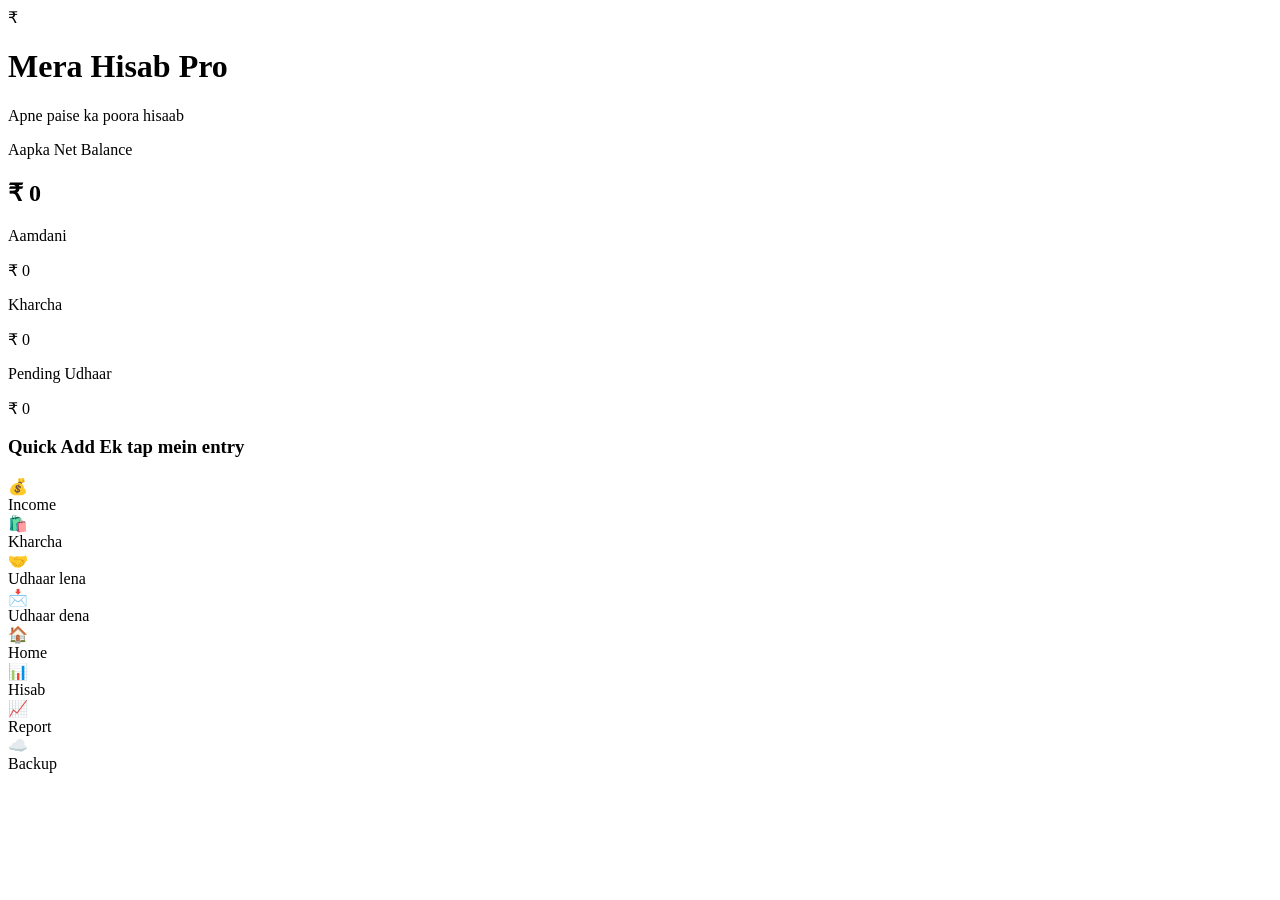
==== commit 0c84d89a: "Update index.html" ====
--- a/app/src/main/assets/index.html
+++ b/app/src/main/assets/index.html
@@ -1,448 +1,48 @@
-<!doctype html>
-<html lang="hi">
+<!DOCTYPE html>
+<html lang="en">
 <head>
-<meta charset="utf-8">
-<meta name="viewport" content="width=device-width, initial-scale=1">
-<meta name="theme-color" content="#0b1220">
-<title>Mera Hisab Pro</title>
+    <meta charset="UTF-8">
+    <meta name="viewport" content="width=device-width, initial-scale=1.0, maximum-scale=1.0, user-scalable=no, viewport-fit=cover">
+    <title>Mera Hisab Pro</title>
+    <link rel="stylesheet" href="style.css">
+</head>
+<body>
+    <div class="app-container">
+        <header class="top-header">
+            <div class="logo-icon">₹</div>
+            <div class="app-title">
+                <h1>Mera Hisab Pro</h1>
+                <p>Apne paise ka poora hisaab</p>
+            </div>
+        </header>
 
-<style>
-:root {
-  --bg:#0b1220; --card:#111d31; --ink:#edf4ff;
-  --muted:#94a3b8; --line:#26354d; --blue:#2488ff;
-  --green:#34d399; --red:#fb7185; --amber:#fbbf24;
-}
-* { box-sizing:border-box }
-body {
-  margin:0; background:var(--bg); color:var(--ink);
-  font:15px/1.5 system-ui,Arial,sans-serif;
-  padding-bottom:85px;
-}
-button,input,select,textarea { font:inherit }
-button { cursor:pointer }
-.app { max-width:900px; margin:auto; padding:16px }
-.top { display:flex; align-items:center; justify-content:space-between; gap:12px; margin:8px 0 20px }
-.brand { display:flex; align-items:center; gap:12px }
-.logo {
-  width:55px;height:55px;border-radius:17px;
-  display:grid;place-items:center;
-  background:linear-gradient(135deg,#278cff,#27d3b5);
-  color:#071322;font-size:30px;font-weight:900;
-}
-h1 { font-size:21px;margin:0 }
-.brand p { margin:2px 0 0;color:var(--muted);font-size:12px }
-.btn {
-  border:0;border-radius:12px;padding:11px 14px;
-  background:var(--blue);color:white;font-weight:700;
-}
-.btn.secondary { background:#153e47;color:#83e4d3 }
-.btn.light { background:#17243a;color:var(--ink);border:1px solid var(--line) }
-.btn.danger { background:#49202b;color:#ffb6c1 }
-.btn.small { padding:6px 9px;font-size:12px }
-.hero {
-  padding:23px;border-radius:23px;margin-bottom:15px;
-  background:linear-gradient(125deg,#173c5b,#164052,#10483f);
-  border:1px solid #2b6072;
-}
-.hero small { color:#c0d8e8 }
-.total { font-size:36px;font-weight:850;margin:8px 0 15px;overflow-wrap:anywhere }
-.hero-grid { display:grid;grid-template-columns:repeat(3,1fr);gap:10px }
-.hero-stat span { display:block;color:#c2d3e3;font-size:12px }
-.hero-stat b { font-size:16px }
-.grid { display:grid;grid-template-columns:repeat(2,minmax(0,1fr));gap:11px;margin-bottom:22px }
-.stat,.panel {
-  padding:16px;border-radius:19px;
-  background:linear-gradient(145deg,#15233a,#111c2e);
-  border:1px solid var(--line);margin-bottom:14px;
-}
-.label { color:var(--muted);font-size:12px }
-.value { font-size:21px;font-weight:800;margin-top:5px;overflow-wrap:anywhere }
-.income { color:var(--green) }
-.expense { color:var(--red) }
-.due { color:var(--amber) }
-.quick-head,.section-title { display:flex;align-items:center;justify-content:space-between;gap:10px;margin-bottom:12px }
-.quick-head h2,.section-title h2 { margin:0;font-size:18px }
-.muted { color:var(--muted) }
-.quick-actions { display:grid;grid-template-columns:repeat(4,minmax(0,1fr));gap:8px;margin-bottom:22px }
-.quick-btn {
-  min-width:0;min-height:100px;padding:10px 3px;
-  display:flex;flex-direction:column;align-items:center;justify-content:center;gap:8px;
-  color:var(--ink);background:#142239;border:1px solid #293850;
-  border-radius:17px;font-size:12px;
-}
-.quick-btn span { font-size:25px }
-.tabs {
-  position:fixed;z-index:8;bottom:0;left:0;right:0;
-  display:grid;grid-template-columns:repeat(4,1fr);gap:4px;
-  padding:9px 10px calc(9px + env(safe-area-inset-bottom));
-  background:#0b1220f5;border-top:1px solid var(--line);
-}
-.tab {
-  border:0;border-radius:12px;background:transparent;color:var(--muted);
-  padding:8px 2px;font-size:12px;display:flex;flex-direction:column;align-items:center;gap:3px;
-}
-.tab span { font-size:21px }
-.tab.active { background:#1a2d49;color:#8dbbff;font-weight:800 }
-.filters { display:grid;grid-template-columns:1fr 1fr;gap:8px;margin-bottom:12px }
-.filters input { grid-column:1/-1 }
-input,select,textarea {
-  width:100%;min-width:0;padding:11px;
-  color:var(--ink);background:#0c1627;
-  border:1px solid #2b3b55;border-radius:10px;
-}
-.field { display:flex;flex-direction:column;gap:5px;margin-bottom:12px }
-.field label { color:#a7b7ce;font-size:12px;font-weight:700 }
-.form-grid { display:grid;grid-template-columns:1fr 1fr;gap:0 10px }
-.full { grid-column:1/-1 }
-.list { display:flex;flex-direction:column;gap:9px }
-.tx {
-  display:flex;align-items:flex-start;gap:10px;
-  padding:12px;border:1px solid #293850;border-radius:14px;background:#142239;
-}
-.tx-icon { font-size:21px;background:#1d334b;border-radius:12px;padding:7px }
-.tx-main { flex:1;min-width:0 }
-.tx-title { font-weight:750;overflow-wrap:anywhere }
-.tx-meta { font-size:12px;color:var(--muted);overflow-wrap:anywhere }
-.tx-right { text-align:right;max-width:45%;overflow-wrap:anywhere }
-.tx-amount { font-weight:850 }
-.bottom-actions { display:flex;justify-content:flex-end;flex-wrap:wrap;gap:5px;margin-top:7px }
-.badge { display:inline-block;padding:3px 7px;border-radius:20px;font-size:11px;margin-top:4px }
-.pending { background:#493a20;color:#fbd38d }
-.paid { background:#123d33;color:#7ce9bf }
-.empty { text-align:center;padding:24px 10px;color:var(--muted) }
-.customer-list { display:grid;grid-template-columns:repeat(2,minmax(0,1fr));gap:10px }
-.customer { border:1px solid var(--line);border-radius:13px;padding:13px;background:#142239 }
-.customer h3 { margin:0 0 5px;font-size:15px;overflow-wrap:anywhere }
-.summary-row { display:flex;justify-content:space-between;gap:10px;padding:11px 0;border-bottom:1px solid var(--line) }
-.notice { background:#38291c;color:#f9c995;padding:12px;border-radius:12px;font-size:13px;margin-bottom:12px }
-.backup-row { display:flex;flex-wrap:wrap;gap:8px }
-.hide { display:none!important }
-.modal { position:fixed;inset:0;z-index:20;display:none;align-items:flex-end;justify-content:center;background:#0009 }
-.modal.show { display:flex }
-.modal-box { width:100%;max-width:600px;max-height:92vh;overflow:auto;background:#111d31;padding:19px;border-radius:22px 22px 0 0 }
-.modal-head { display:flex;justify-content:space-between;align-items:center;margin-bottom:15px }
-.modal-head h2 { font-size:19px;margin:0 }
-.close { background:#24334a;color:white;border:0;border-radius:50%;width:36px;height:36px;font-size:21px }
-.toast { position:fixed;z-index:40;bottom:90px;left:50%;transform:translateX(-50%);display:none;background:white;color:#111;padding:12px 17px;border-radius:12px;max-width:90% }
-.toast.show { display:block }
-.foot { text-align:center;color:var(--muted);font-size:11px;padding:18px }
-@media(min-width:700px) {
-  .modal { align-items:center;padding:20px }
-  .modal-box { border-radius:20px }
-  .tabs { position:static;border:1px solid var(--line);border-radius:15px;margin-bottom:15px }
-  .app { padding:23px }
-}
-@media(max-width:380px) {
-  .app { padding:11px }
-  .quick-actions { gap:5px }
-  .quick-btn { font-size:11px }
-  .total { font-size:31px }
-  .tx { gap:7px;padding:9px }
-}
-@media print {
-  body { background:white;color:black;padding:0 }
-  .tabs,.quick-actions,.quick-head,.btn,.filters,.bottom-actions,.foot { display:none!important }
-  .panel,.stat,.customer,.tx { background:white;color:black;break-inside:avoid }
-}
-</style>
-</head>
+        <section class="balance-card">
+            <p>Aapka Net Balance</p>
+            <h2>₹ 0</h2>
+            <div class="stats-row">
+                <div class="stat-item"><p>Aamdani</p><span>₹ 0</span></div>
+                <div class="stat-item"><p>Kharcha</p><span>₹ 0</span></div>
+                <div class="stat-item"><p>Pending Udhaar</p><span>₹ 0</span></div>
+            </div>
+        </section>
 
-<body>
-<div class="app">
-<header class="top">
-  <div class="brand">
-    <div class="logo">₹</div>
-    <div><h1>Mera Hisab Pro</h1><p>Apne paise ka poora hisaab</p></div>
-  </div>
-  <button class="btn light" onclick="setTab('backup')">⚙</button>
-</header>
+        <!-- Quick Add Section -->
+        <h3 class="section-title">Quick Add <span class="subtitle">Ek tap mein entry</span></h3>
+        <div class="quick-add-grid">
+            <div class="action-btn">💰<br>Income</div>
+            <div class="action-btn">🛍️<br>Kharcha</div>
+            <div class="action-btn">🤝<br>Udhaar lena</div>
+            <div class="action-btn">📩<br>Udhaar dena</div>
+        </div>
+    </div>
 
-<section class="hero">
-  <small>Aapka Net Balance</small>
-  <div class="total" id="balance">₹0</div>
-  <div class="hero-grid">
-    <div class="hero-stat"><span>Aamdani</span><b id="heroIncome">₹0</b></div>
-    <div class="hero-stat"><span>Kharcha</span><b id="heroExpense">₹0</b></div>
-    <div class="hero-stat"><span>Pending Udhaar</span><b id="heroDue">₹0</b></div>
-  </div>
-</section>
-
-<section class="grid">
-  <div class="stat"><div class="label">Aaj ki income</div><div class="value income" id="todayIncome">₹0</div></div>
-  <div class="stat"><div class="label">Aaj ka kharcha</div><div class="value expense" id="todayExpense">₹0</div></div>
-  <div class="stat"><div class="label">Mujhe lene hain</div><div class="value due" id="receivable">₹0</div></div>
-  <div class="stat"><div class="label">Mujhe dene hain</div><div class="value due" id="payable">₹0</div></div>
-</section>
-
-<div class="quick-head"><h2>Quick Add</h2><span class="muted">Ek tap mein entry</span></div>
-<div class="quick-actions">
-  <button class="quick-btn" onclick="openForm('income')"><span>💰</span>Income</button>
-  <button class="quick-btn" onclick="openForm('expense')"><span>🛍️</span>Kharcha</button>
-  <button class="quick-btn" onclick="openForm('receive')"><span>🤝</span>Udhaar lena</button>
-  <button class="quick-btn" onclick="openForm('pay')"><span>📤</span>Udhaar dena</button>
-</div>
-
-<nav class="tabs">
-  <button class="tab active" data-tab="transactions" onclick="setTab('transactions')"><span>⌂</span>Home</button>
-  <button class="tab" data-tab="customers" onclick="setTab('customers')"><span>⇄</span>Hisab</button>
-  <button class="tab" data-tab="reports" onclick="setTab('reports')"><span>▤</span>Report</button>
-  <button class="tab" data-tab="backup" onclick="setTab('backup')"><span>💾</span>Backup</button>
-</nav>
-
-<section id="transactionsView" class="panel">
-  <div class="section-title"><h2>Transactions</h2><button class="btn small" onclick="openForm('income')">＋ Add</button></div>
-  <div class="filters">
-    <input id="search" placeholder="Naam, note ya amount search" oninput="renderTransactions()">
-    <select id="typeFilter" onchange="renderTransactions()">
-      <option value="all">Sabhi types</option><option value="income">Income</option>
-      <option value="expense">Kharcha</option><option value="receive">Udhaar lena</option>
-      <option value="pay">Udhaar dena</option>
-    </select>
-    <select id="statusFilter" onchange="renderTransactions()">
-      <option value="all">Sabhi status</option><option value="pending">Pending</option><option value="paid">Paid</option>
-    </select>
-  </div>
-  <div id="txList" class="list"></div>
-</section>
-
-<section id="customersView" class="panel hide">
-  <div class="section-title"><h2>Customer-wise hisaab</h2><button class="btn small" onclick="openForm('receive')">＋ Entry</button></div>
-  <div id="customerList" class="customer-list"></div>
-</section>
-
-<section id="reportsView" class="panel hide">
-  <div class="section-title"><h2>Reports</h2><button class="btn small" onclick="window.print()">Print / PDF</button></div>
-  <div id="reportContent"></div>
-</section>
-
-<section id="backupView" class="panel hide">
-  <div class="section-title"><h2>Backup & Restore</h2></div>
-  <div class="notice">Apna data surakshit rakhne ke liye regular backup download karein. App ka data clear karne se entries mit sakti hain.</div>
-  <div class="backup-row">
-    <button class="btn" onclick="exportJSON()">Download Backup</button>
-    <button class="btn secondary" onclick="exportCSV()">Export CSV</button>
-    <button class="btn light" onclick="$('restoreFile').click()">Restore Backup</button>
-    <input id="restoreFile" class="hide" type="file" accept=".json,application/json" onchange="restoreJSON(event)">
-  </div>
-  <div class="summary-row"><span>Saved entries</span><b id="entryCount">0</b></div>
-  <div class="summary-row"><span>Storage</span><b>Is device par</b></div>
-  <button class="btn danger" style="margin-top:14px" onclick="clearAll()">Delete all entries</button>
-</section>
-
-<div class="foot">Mera Hisab Pro · Version 2.0 · Your personal hisaab</div>
-</div>
-
-<div id="modal" class="modal" onclick="if(event.target===this)closeForm()">
-  <div class="modal-box">
-    <div class="modal-head"><h2 id="formTitle">New entry</h2><button class="close" onclick="closeForm()">×</button></div>
-    <form id="entryForm" onsubmit="saveEntry(event)">
-      <input type="hidden" id="entryId">
-      <div class="field"><label>Entry type</label>
-        <select id="fType" onchange="updateFormLabels()">
-          <option value="income">Income</option><option value="expense">Kharcha</option>
-          <option value="receive">Udhaar lena</option><option value="pay">Udhaar dena</option>
-        </select>
-      </div>
-      <div class="form-grid">
-        <div class="field"><label id="nameLabel">Naam / customer</label><input id="fName" maxlength="100" placeholder="Naam likhein"></div>
-        <div class="field"><label>Amount (₹)</label><input id="fAmount" type="number" min="0.01" step="0.01" required placeholder="0"></div>
-        <div class="field"><label>Date</label><input id="fDate" type="date" required></div>
-        <div class="field" id="dueWrap"><label>Due date</label><input id="fDue" type="date"></div>
-        <div class="field full"><label>Note / details</label><textarea id="fNote" rows="2" maxlength="500" placeholder="Entry ki details"></textarea></div>
-        <div class="field full" id="statusWrap"><label>Payment status</label>
-          <select id="fStatus"><option value="pending">Pending</option><option value="paid">Paid / Complete</option></select>
-        </div>
-      </div>
-      <button class="btn" type="submit">Save entry</button>
-      <button class="btn light" type="button" onclick="closeForm()">Cancel</button>
-    </form>
-  </div>
-</div>
-
-<div id="detailModal" class="modal" onclick="if(event.target===this)closeDetail()">
-  <div class="modal-box">
-    <div class="modal-head"><h2 id="detailTitle">Customer</h2><button class="close" onclick="closeDetail()">×</button></div>
-    <div id="detailContent"></div>
-  </div>
-</div>
-<div id="toast" class="toast"></div>
-
-<script>
-'use strict';
-
-const KEY='meraHisabPro_v2';
-let entries=[];
-let toastTimer;
-
-const $=id=>document.getElementById(id);
-const today=()=>{
-  const d=new Date();
-  return d.getFullYear()+'-'+String(d.getMonth()+1).padStart(2,'0')+'-'+String(d.getDate()).padStart(2,'0');
-};
-const money=n=>'₹'+Number(n||0).toLocaleString('en-IN',{minimumFractionDigits:0,maximumFractionDigits:2});
-const esc=s=>String(s??'').replace(/[&<>"']/g,c=>({'&':'&amp;','<':'&lt;','>':'&gt;','"':'&quot;',"'":'&#39;'}[c]));
-const dateFmt=s=>s?new Date(s+'T12:00:00').toLocaleDateString('en-IN',{day:'2-digit',month:'short',year:'numeric'}):'—';
-const uid=()=>Date.now().toString(36)+Math.random().toString(36).slice(2,8);
-const sum=(arr,fn)=>arr.reduce((a,x)=>a+fn(x),0);
-const labels={income:'Income',expense:'Kharcha',receive:'Udhaar lena',pay:'Udhaar dena'};
-const icons={income:'💰',expense:'🛍️',receive:'🤝',pay:'📤'};
-
-function toast(msg){
-  $('toast').textContent=msg;
-  $('toast').classList.add('show');
-  clearTimeout(toastTimer);
-  toastTimer=setTimeout(()=>$('toast').classList.remove('show'),2400);
-}
-
-function load(){
-  try{
-    const data=JSON.parse(localStorage.getItem(KEY)||'[]');
-    entries=Array.isArray(data)?data:[];
-    entries=entries.filter(e=>e&&typeof e==='object');
-    entries=entries.map(e=>({...e,id:String(e.id||uid()),amount:Number(e.amount)||0}));
-  }catch(e){entries=[]}
-  renderAll();
-}
-
-function persist(){
-  try{
-    localStorage.setItem(KEY,JSON.stringify(entries));
-    renderAll();
-  }catch(e){toast('Storage full. Pehle backup download karein.')}
-}
-
-function renderAll(){
-  const inc=sum(entries.filter(e=>e.type==='income'),e=>e.amount);
-  const exp=sum(entries.filter(e=>e.type==='expense'),e=>e.amount);
-  const rec=sum(entries.filter(e=>e.type==='receive'&&e.status!=='paid'),e=>e.amount);
-  const pay=sum(entries.filter(e=>e.type==='pay'&&e.status!=='paid'),e=>e.amount);
-  const t=today();
-
-  $('balance').textContent=money(inc-exp);
-  $('heroIncome').textContent=money(inc);
-  $('heroExpense').textContent=money(exp);
-  $('heroDue').textContent=money(rec+pay);
-  $('todayIncome').textContent=money(sum(entries.filter(e=>e.type==='income'&&e.date===t),e=>e.amount));
-  $('todayExpense').textContent=money(sum(entries.filter(e=>e.type==='expense'&&e.date===t),e=>e.amount));
-  $('receivable').textContent=money(rec);
-  $('payable').textContent=money(pay);
-  $('entryCount').textContent=entries.length;
-
-  renderTransactions();
-  renderCustomers();
-  renderReports();
-}
-
-function renderTransactions(){
-  const q=($('search').value||'').trim().toLowerCase();
-  const type=$('typeFilter').value;
-  const status=$('statusFilter').value;
-  const filtered=entries.filter(e=>{
-    const mt=type==='all'||e.type===type;
-    const ms=status==='all'||!['receive','pay'].includes(e.type)||e.status===status;
-    const text=[e.name,e.note,e.amount,e.date,labels[e.type]].join(' ').toLowerCase();
-    return mt&&ms&&text.includes(q);
-  }).sort((a,b)=>(b.date||'').localeCompare(a.date||''));
-
-  $('txList').innerHTML=filtered.length?filtered.map(e=>{
-    const amountClass=e.type==='income'?'income':e.type==='expense'?'expense':'due';
-    return `<div class="tx">
-      <div class="tx-icon">${icons[e.type]||'₹'}</div>
-      <div class="tx-main">
-        <div class="tx-title">${esc(e.name||labels[e.type]||'Entry')}</div>
-        <div class="tx-meta">${esc(labels[e.type]||'Entry')} · ${dateFmt(e.date)}</div>
-        ${e.note?`<div class="tx-meta">${esc(e.note)}</div>`:''}
-        ${['receive','pay'].includes(e.type)?`<span class="badge ${e.status==='paid'?'paid':'pending'}">${e.status==='paid'?'Paid':'Pending'}</span>`:''}
-        <div class="bottom-actions" style="justify-content:flex-start">
-          <button class="btn small light" onclick="editEntry('${esc(e.id)}')">Edit</button>
-          ${['receive','pay'].includes(e.type)&&e.status!=='paid'?`<button class="btn small secondary" onclick="markPaid('${esc(e.id)}')">Paid</button>`:''}
-          <button class="btn small danger" onclick="deleteEntry('${esc(e.id)}')">Delete</button>
-        </div>
-      </div>
-      <div class="tx-right"><div class="tx-amount ${amountClass}">${money(e.amount)}</div></div>
-    </div>`;
-  }).join(''):'<div class="empty">Koi entry nahi mili. ＋ Add se nayi entry banayein.</div>';
-}
-
-function openForm(type='income',id=''){
-  $('entryForm').reset();
-  $('entryId').value='';
-  $('fDate').value=today();
-  $('fDue').value='';
-  $('fStatus').value='pending';
-  $('fType').value=type;
-  $('formTitle').textContent='New entry';
-  if(id){
-    const e=entries.find(x=>String(x.id)===String(id));
-    if(!e)return;
-    $('entryId').value=e.id;
-    $('fType').value=e.type;
-    $('fName').value=e.name||'';
-    $('fAmount').value=e.amount;
-    $('fDate').value=e.date||today();
-    $('fDue').value=e.dueDate||'';
-    $('fNote').value=e.note||'';
-    $('fStatus').value=e.status||'pending';
-    $('formTitle').textContent='Edit entry';
-  }
-  updateFormLabels();
-  $('modal').classList.add('show');
-}
-
-function closeForm(){$('modal').classList.remove('show')}
-
-function updateFormLabels(){
-  const type=$('fType').value;
-  $('nameLabel').textContent=['receive','pay'].includes(type)?'Customer ka naam':'Naam / category';
-  $('statusWrap').classList.toggle('hide',!['receive','pay'].includes(type));
-  $('dueWrap').classList.toggle('hide',!['receive','pay'].includes(type));
-}
-
-function saveEntry(event){
-  event.preventDefault();
-  const amount=Number($('fAmount').value);
-  if(!Number.isFinite(amount)||amount<=0){toast('Sahi amount likhein');return}
-  const type=$('fType').value;
-  const oldId=$('entryId').value;
-  const item={
-    id:oldId||uid(),
-    type,
-    name:$('fName').value.trim(),
-    amount,
-    date:$('fDate').value||today(),
-    dueDate:$('fDue').value,
-    note:$('fNote').value.trim(),
-    status:['receive','pay'].includes(type)?$('fStatus').value:'paid'
-  };
-  if(oldId){
-    const i=entries.findIndex(e=>String(e.id)===String(oldId));
-    if(i>=0)entries[i]=item;
-    else entries.push(item);
-  }else entries.push(item);
-  persist();
-  closeForm();
-  toast('Entry save ho gayi');
-}
-
-function editEntry(id){openForm('income',id)}
-
-function deleteEntry(id){
-  const e=entries.find(x=>String(x.id)===String(id));
-  if(!e)return;
-  if(!confirm('Is entry ko delete karna hai?'))return;
-  entries=entries.filter(x=>String(x.id)!==String(id));
-  persist();
-  toast('Entry delete ho gayi');
-}
-
-function markPaid(id){
-  const e=entries.find(x=>String(x.id)===String(id));
-  if(!e)return;
-  e.status='paid';
-  persist();
-  toast('Payment complete mark ho gaya');
-}
-
-function setTab(tab){
-  const views={transactions:'transactionsView',customers:'customersView',reports:'reportsView',backup:'backupView'};
-    
+    <!-- Bottom Navigation -->
+    <nav class="bottom-nav">
+        <div class="nav-item active">🏠<br>Home</div>
+        <div class="nav-item">📊<br>Hisab</div>
+        <div class="nav-item">📈<br>Report</div>
+        <div class="nav-item">☁️<br>Backup</div>
+    </nav>
+    <script src="script.js"></script>
+</body>
+</html>
